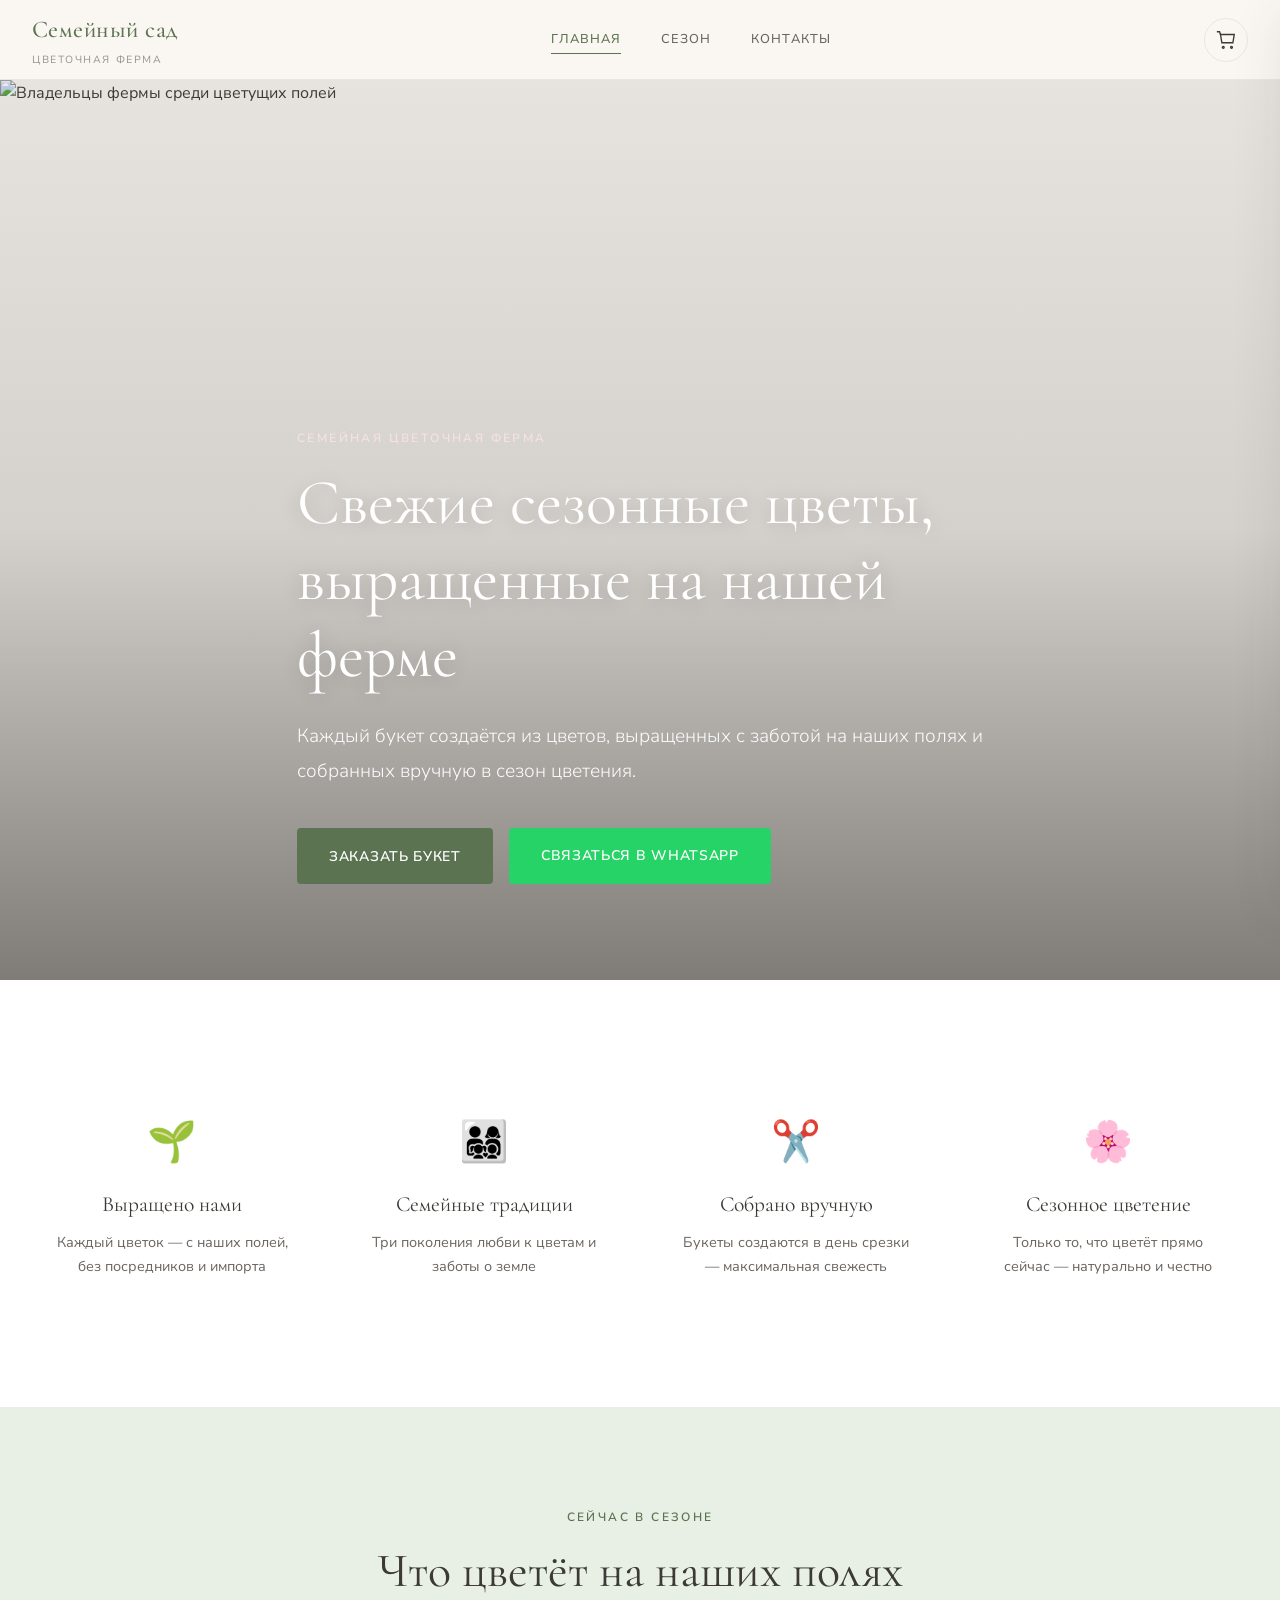
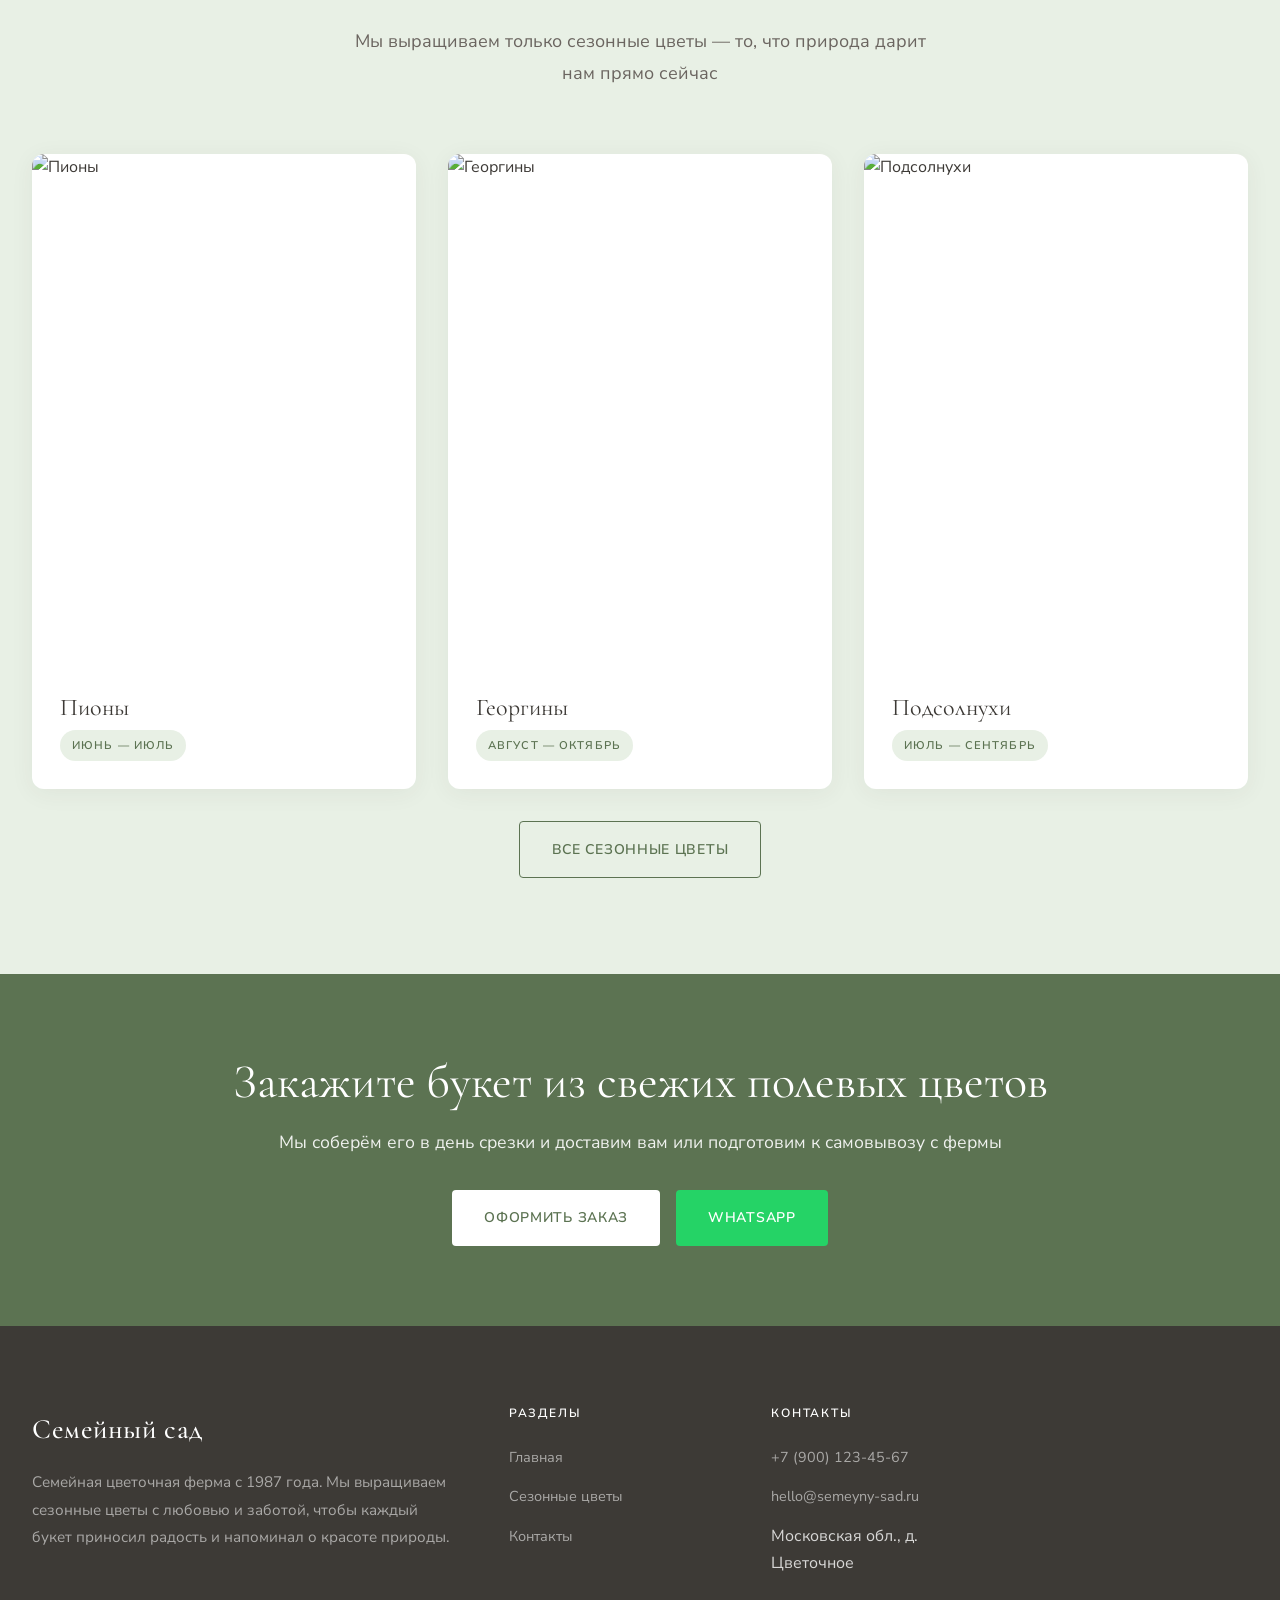
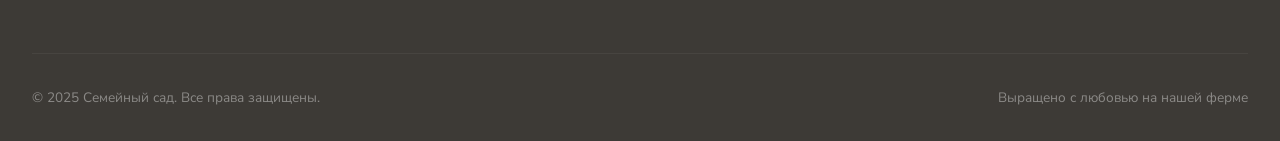
==== index.html @ 535e10b5 "Initial commit: сайт цветочной фермы «Семейный сад». Многостраничный статический сайт с корзиной, мо" ====
<!DOCTYPE html>
<html lang="ru">
<head>
  <meta charset="UTF-8">
  <meta name="viewport" content="width=device-width, initial-scale=1.0, viewport-fit=cover">
  <meta name="theme-color" content="#5c7352">
  <meta name="description" content="Семейная цветочная ферма «Семейный сад» — свежие сезонные цветы, выращенные с любовью на собственных полях.">
  <title>Семейный сад — Цветочная ферма</title>
  <link rel="preconnect" href="https://fonts.googleapis.com">
  <link rel="preconnect" href="https://fonts.gstatic.com" crossorigin>
  <link href="https://fonts.googleapis.com/css2?family=Cormorant+Garamond:ital,wght@0,400;0,500;0,600;1,400&family=Nunito+Sans:ital,wght@0,300;0,400;0,600;0,700;1,400&display=swap" rel="stylesheet">
  <link rel="stylesheet" href="css/styles.css">
</head>
<body>

  <header class="header">
    <div class="container header__inner">
      <a href="index.html" class="logo">
        <span class="logo__name">Семейный сад</span>
        <span class="logo__tagline">Цветочная ферма</span>
      </a>
      <nav class="nav" aria-label="Навигация">
        <div class="nav__drawer">
          <div class="nav__links">
            <a href="index.html" class="nav__link nav__link--active">Главная</a>
            <a href="flowers.html" class="nav__link">Сезон</a>
            <a href="contact.html" class="nav__link">Контакты</a>
          </div>
          <div class="nav__extras">
            <button type="button" class="nav__extra nav__extra--cart">
              Корзина<span class="nav__cart-count"></span>
            </button>
            <a href="https://wa.me/79001234567" class="nav__extra nav__extra--wa" target="_blank" rel="noopener">WhatsApp</a>
          </div>
        </div>
      </nav>
      <div class="header__actions">
        <button class="cart-toggle" aria-label="Корзина">
          <svg width="22" height="22" viewBox="0 0 24 24" fill="none" stroke="currentColor" stroke-width="1.5">
            <path d="M6 6h15l-1.5 9H7.5L6 6z"/><path d="M6 6L5 3H2"/><circle cx="9" cy="20" r="1"/><circle cx="18" cy="20" r="1"/>
          </svg>
          <span class="cart-toggle__count">0</span>
        </button>
        <button class="burger" aria-label="Меню">
          <span></span><span></span><span></span>
        </button>
      </div>
    </div>
  </header>

  <section class="hero">
    <div class="hero__bg">
      <img src="https://images.unsplash.com/photo-1490750967868-88aa4486c946?w=1920&q=80" alt="Владельцы фермы среди цветущих полей">
      <div class="hero__overlay"></div>
    </div>
    <div class="container hero__content">
      <span class="section-label">Семейная цветочная ферма</span>
      <h1 class="hero__title">Свежие сезонные цветы, выращенные на нашей ферме</h1>
      <p class="hero__subtitle">Каждый букет создаётся из цветов, выращенных с заботой на наших полях и собранных вручную в сезон цветения.</p>
      <div class="btn-group">
        <button class="btn btn--primary" onclick="Cart.open()">Заказать букет</button>
        <a href="https://wa.me/79001234567" class="btn btn--whatsapp" target="_blank" rel="noopener">Связаться в WhatsApp</a>
      </div>
    </div>
  </section>

  <section class="section section--white">
    <div class="container">
      <div class="values-grid fade-in">
        <div class="value-item">
          <div class="value-item__icon">🌱</div>
          <h4>Выращено нами</h4>
          <p>Каждый цветок — с наших полей, без посредников и импорта</p>
        </div>
        <div class="value-item">
          <div class="value-item__icon">👨‍👩‍👧‍👦</div>
          <h4>Семейные традиции</h4>
          <p>Три поколения любви к цветам и заботы о земле</p>
        </div>
        <div class="value-item">
          <div class="value-item__icon">✂️</div>
          <h4>Собрано вручную</h4>
          <p>Букеты создаются в день срезки — максимальная свежесть</p>
        </div>
        <div class="value-item">
          <div class="value-item__icon">🌸</div>
          <h4>Сезонное цветение</h4>
          <p>Только то, что цветёт прямо сейчас — натурально и честно</p>
        </div>
      </div>
    </div>
  </section>

  <section class="section section--green">
    <div class="container">
      <div class="section__header fade-in">
        <span class="section-label">Сейчас в сезоне</span>
        <h2 class="section-title">Что цветёт на наших полях</h2>
        <p class="section-subtitle">Мы выращиваем только сезонные цветы — то, что природа дарит нам прямо сейчас</p>
      </div>
      <div class="grid-3 scroll-row fade-in">
        <article class="card flower-card">
          <div class="card__image">
            <img src="https://images.unsplash.com/photo-1599428998204-87663d5a73f3?w=600&q=80" alt="Пионы">
          </div>
          <div class="card__body">
            <h3 class="card__title">Пионы</h3>
            <span class="card__season">Июнь — Июль</span>
          </div>
        </article>
        <article class="card flower-card">
          <div class="card__image">
            <img src="https://images.unsplash.com/photo-1606041008023-472dfb5e530f?w=600&q=80" alt="Георгины">
          </div>
          <div class="card__body">
            <h3 class="card__title">Георгины</h3>
            <span class="card__season">Август — Октябрь</span>
          </div>
        </article>
        <article class="card flower-card">
          <div class="card__image">
            <img src="https://images.unsplash.com/photo-1597848212624-e593b4b5b29e?w=600&q=80" alt="Подсолнухи">
          </div>
          <div class="card__body">
            <h3 class="card__title">Подсолнухи</h3>
            <span class="card__season">Июль — Сентябрь</span>
          </div>
        </article>
      </div>
      <p class="scroll-hint">Листайте, чтобы увидеть больше</p>
      <div style="text-align: center; margin-top: 2rem;">
        <a href="flowers.html" class="btn btn--outline-green">Все сезонные цветы</a>
      </div>
    </div>
  </section>

  <section class="cta-banner">
    <div class="container fade-in">
      <h2>Закажите букет из свежих полевых цветов</h2>
      <p>Мы соберём его в день срезки и доставим вам или подготовим к самовывозу с фермы</p>
      <div class="btn-group" style="justify-content: center;">
        <button class="btn btn--primary" onclick="Cart.open()">Оформить заказ</button>
        <a href="https://wa.me/79001234567" class="btn btn--whatsapp" target="_blank" rel="noopener">WhatsApp</a>
      </div>
    </div>
  </section>

  <footer class="footer">
    <div class="container">
      <div class="footer__grid">
        <div class="footer__brand">
          <div class="logo__name">Семейный сад</div>
          <p>Семейная цветочная ферма с 1987 года. Мы выращиваем сезонные цветы с любовью и заботой, чтобы каждый букет приносил радость и напоминал о красоте природы.</p>
        </div>
        <div>
          <h4 class="footer__heading">Разделы</h4>
          <ul class="footer__links">
            <li><a href="index.html">Главная</a></li>
            <li><a href="flowers.html">Сезонные цветы</a></li>
            <li><a href="contact.html">Контакты</a></li>
          </ul>
        </div>
        <div>
          <h4 class="footer__heading">Контакты</h4>
          <ul class="footer__links">
            <li><a href="tel:+79001234567">+7 (900) 123-45-67</a></li>
            <li><a href="mailto:hello@semeyny-sad.ru">hello@semeyny-sad.ru</a></li>
            <li>Московская обл., д. Цветочное</li>
          </ul>
        </div>
      </div>
      <div class="footer__bottom">
        <span>&copy; 2025 Семейный сад. Все права защищены.</span>
        <span>Выращено с любовью на нашей ферме</span>
      </div>
    </div>
  </footer>

  <script src="js/cart.js"></script>
  <script src="js/main.js"></script>
</body>
</html>
---- css/styles.css ----
/* ============================================
   Семейный сад — Premium Flower Farm Design
   ============================================ */

:root {
  --white: #ffffff;
  --cream: #faf7f2;
  --cream-dark: #f0ebe3;
  --green-light: #e8f0e5;
  --green: #8aab7a;
  --green-dark: #5c7352;
  --pink: #f5e1e4;
  --pink-deep: #d4a5a5;
  --text: #3d3a36;
  --text-light: #6b6560;
  --text-muted: #9a948c;
  --border: rgba(92, 115, 82, 0.12);
  --shadow: 0 4px 24px rgba(61, 58, 54, 0.06);
  --shadow-lg: 0 12px 48px rgba(61, 58, 54, 0.1);
  --radius: 4px;
  --radius-lg: 12px;
  --transition: 0.35s cubic-bezier(0.4, 0, 0.2, 1);
  --font-display: 'Cormorant Garamond', Georgia, serif;
  --font-body: 'Nunito Sans', -apple-system, sans-serif;
  --header-height: 80px;
}

*, *::before, *::after {
  box-sizing: border-box;
  margin: 0;
  padding: 0;
}

html {
  scroll-behavior: smooth;
  font-size: 16px;
}

body {
  font-family: var(--font-body);
  color: var(--text);
  background: var(--cream);
  line-height: 1.7;
  -webkit-font-smoothing: antialiased;
  overflow-x: hidden;
}

img {
  max-width: 100%;
  height: auto;
  display: block;
}

a {
  color: inherit;
  text-decoration: none;
  transition: color var(--transition);
}

ul { list-style: none; }

.container {
  width: 100%;
  max-width: 1280px;
  margin: 0 auto;
  padding: 0 2rem;
}

.container--narrow {
  max-width: 900px;
}

/* Typography */
h1, h2, h3, h4 {
  font-family: var(--font-display);
  font-weight: 400;
  line-height: 1.2;
  color: var(--text);
}

h1 { font-size: clamp(2.5rem, 5vw, 4rem); }
h2 { font-size: clamp(2rem, 4vw, 3rem); }
h3 { font-size: clamp(1.5rem, 2.5vw, 2rem); }
h4 { font-size: 1.35rem; }

.section-label {
  display: inline-block;
  font-family: var(--font-body);
  font-size: 0.75rem;
  font-weight: 600;
  letter-spacing: 0.2em;
  text-transform: uppercase;
  color: var(--green-dark);
  margin-bottom: 1rem;
}

.section-title {
  margin-bottom: 1.5rem;
}

.section-subtitle {
  font-size: 1.125rem;
  color: var(--text-light);
  max-width: 600px;
  line-height: 1.8;
}

/* Buttons */
.btn {
  display: inline-flex;
  align-items: center;
  justify-content: center;
  gap: 0.5rem;
  padding: 1rem 2rem;
  font-family: var(--font-body);
  font-size: 0.875rem;
  font-weight: 600;
  letter-spacing: 0.05em;
  text-transform: uppercase;
  border: none;
  border-radius: var(--radius);
  cursor: pointer;
  transition: all var(--transition);
}

.btn--primary {
  background: var(--green-dark);
  color: var(--white);
}

.btn--primary:hover {
  background: var(--green);
  transform: translateY(-2px);
  box-shadow: var(--shadow);
}

.btn--secondary {
  background: transparent;
  color: var(--text);
  border: 1.5px solid var(--text);
}

.btn--secondary:hover {
  background: var(--text);
  color: var(--white);
}

.btn--whatsapp {
  background: #25d366;
  color: var(--white);
}

.btn--whatsapp:hover {
  background: #1da851;
  transform: translateY(-2px);
}

.btn--telegram {
  background: #0088cc;
  color: var(--white);
}

.btn--telegram:hover {
  background: #006daa;
  transform: translateY(-2px);
}

.btn--outline-green {
  background: transparent;
  color: var(--green-dark);
  border: 1.5px solid var(--green-dark);
}

.btn--outline-green:hover {
  background: var(--green-dark);
  color: var(--white);
}

.add-to-cart {
  padding: 0.55rem 1.1rem;
  font-size: 0.72rem;
  letter-spacing: 0.04em;
  margin-top: 1rem;
  width: auto;
  align-self: flex-start;
}

.btn-group {
  display: flex;
  flex-wrap: wrap;
  gap: 1rem;
}

/* Header */
.header {
  position: fixed;
  top: 0;
  left: 0;
  right: 0;
  z-index: 1300;
  height: var(--header-height);
  background: #faf7f2;
  border-bottom: 1px solid var(--border);
  transition: all var(--transition);
}

.header--scrolled {
  box-shadow: var(--shadow);
}

.header__inner {
  display: flex;
  align-items: center;
  gap: 2rem;
  height: 100%;
}

.logo {
  display: flex;
  flex-direction: column;
  gap: 0;
  flex-shrink: 0;
  z-index: 1001;
}

.logo__name {
  font-family: var(--font-display);
  font-size: 1.5rem;
  font-weight: 500;
  color: var(--green-dark);
  letter-spacing: 0.02em;
}

.logo__tagline {
  font-size: 0.65rem;
  letter-spacing: 0.15em;
  text-transform: uppercase;
  color: var(--text-muted);
}

.nav {
  display: flex;
  align-items: center;
  justify-content: center;
  gap: 2.5rem;
  flex: 1;
}

.nav__link {
  font-size: 0.8rem;
  font-weight: 500;
  letter-spacing: 0.08em;
  text-transform: uppercase;
  color: var(--text-light);
  position: relative;
}

.nav__link::after {
  content: '';
  position: absolute;
  bottom: -4px;
  left: 0;
  width: 0;
  height: 1px;
  background: var(--green-dark);
  transition: width var(--transition);
}

.nav__link:hover,
.nav__link--active {
  color: var(--green-dark);
}

.nav__link:hover::after,
.nav__link--active::after {
  width: 100%;
}

.nav__drawer,
.nav__links,
.nav__extras {
  display: contents;
}

.nav__extras {
  display: none;
}

.nav__cart-count {
  font-weight: 700;
}

.header__actions {
  display: flex;
  align-items: center;
  gap: 0.25rem;
  flex-shrink: 0;
  z-index: 1001;
}

.burger {
  display: none;
  flex-direction: column;
  justify-content: center;
  align-items: center;
  gap: 5px;
  width: 40px;
  height: 40px;
  background: var(--white);
  border: 1.5px solid var(--border);
  border-radius: 50%;
  cursor: pointer;
  padding: 0;
  flex-shrink: 0;
  transition: border-color var(--transition), background var(--transition);
}

.burger:hover {
  border-color: var(--green-dark);
}

.burger span {
  display: block;
  width: 16px;
  height: 1.5px;
  background: var(--text);
  border-radius: 1px;
  transition: transform 0.3s ease, opacity 0.3s ease;
}

.burger--open {
  border-color: var(--green-dark);
}

.burger--open span:nth-child(1) {
  transform: translateY(3.25px) rotate(45deg);
}

.burger--open span:nth-child(2) {
  opacity: 0;
  transform: scaleX(0);
}

.burger--open span:nth-child(3) {
  transform: translateY(-3.25px) rotate(-45deg);
}

/* Hero */
.hero {
  position: relative;
  min-height: 100vh;
  display: flex;
  align-items: flex-end;
  padding-bottom: 6rem;
  margin-top: var(--header-height);
  overflow: hidden;
}

.hero__bg {
  position: absolute;
  inset: 0;
  z-index: 0;
}

.hero__bg img {
  width: 100%;
  height: 100%;
  object-fit: cover;
}

.hero__overlay {
  position: absolute;
  inset: 0;
  background: linear-gradient(
    to top,
    rgba(61, 58, 54, 0.65) 0%,
    rgba(61, 58, 54, 0.2) 50%,
    rgba(61, 58, 54, 0.1) 100%
  );
}

.hero__content {
  position: relative;
  z-index: 1;
  color: var(--white);
  max-width: 750px;
  animation: fadeUp 1s ease-out;
}

.hero__content .section-label {
  color: var(--pink);
}

.hero__title {
  color: var(--white);
  margin-bottom: 1.5rem;
  text-shadow: 0 2px 20px rgba(0, 0, 0, 0.2);
}

.hero__subtitle {
  font-size: 1.2rem;
  line-height: 1.8;
  opacity: 0.95;
  margin-bottom: 2.5rem;
  font-weight: 300;
}

.hero--inner {
  min-height: 50vh;
  align-items: center;
  padding: 8rem 0 4rem;
}

.hero--inner .hero__content {
  text-align: center;
  margin: 0 auto;
}

.hero--inner .hero__subtitle {
  margin-left: auto;
  margin-right: auto;
}

/* Page Hero (smaller) */
.page-hero {
  margin-top: var(--header-height);
  padding: 6rem 0 4rem;
  background: var(--green-light);
  text-align: center;
}

.page-hero__title {
  margin-bottom: 1rem;
}

.page-hero__subtitle {
  font-size: 1.125rem;
  color: var(--text-light);
  max-width: 600px;
  margin: 0 auto;
}

/* Sections */
.section {
  padding: 6rem 0;
}

.section--cream { background: var(--cream); }
.section--white { background: var(--white); }
.section--green { background: var(--green-light); }
.section--pink { background: var(--pink); }

.section__header {
  text-align: center;
  margin-bottom: 4rem;
}

.section__header .section-subtitle {
  margin: 0 auto;
}

/* Grid layouts */
.grid-2 {
  display: grid;
  grid-template-columns: 1fr 1fr;
  gap: 4rem;
  align-items: center;
}

.grid-3 {
  display: grid;
  grid-template-columns: repeat(3, 1fr);
  gap: 2rem;
}

.grid-4 {
  display: grid;
  grid-template-columns: repeat(4, 1fr);
  gap: 1.5rem;
}

/* Cards */
.card {
  background: var(--white);
  border-radius: var(--radius-lg);
  overflow: hidden;
  box-shadow: var(--shadow);
  transition: all var(--transition);
}

.card:hover {
  transform: translateY(-6px);
  box-shadow: var(--shadow-lg);
}

.card__image {
  position: relative;
  overflow: hidden;
  aspect-ratio: 4/3;
}

.card__image img {
  width: 100%;
  height: 100%;
  object-fit: cover;
  transition: transform 0.6s ease;
}

.card:hover .card__image img {
  transform: scale(1.05);
}

.card__body {
  padding: 1.75rem;
}

.card__title {
  font-family: var(--font-display);
  font-size: 1.5rem;
  margin-bottom: 0.5rem;
}

.card__text {
  font-size: 0.95rem;
  color: var(--text-light);
  margin-bottom: 1rem;
}

.card__season {
  display: inline-block;
  font-size: 0.7rem;
  font-weight: 600;
  letter-spacing: 0.1em;
  text-transform: uppercase;
  color: var(--green-dark);
  background: var(--green-light);
  padding: 0.35rem 0.75rem;
  border-radius: 100px;
}

/* Flower cards */
.flower-card .card__image {
  aspect-ratio: 3/4;
}

/* Bouquet cards */
.bouquet-card .card__body {
  display: flex;
  flex-direction: column;
  gap: 1rem;
}

/* Image gallery */
.gallery {
  display: grid;
  gap: 1rem;
}

.gallery--masonry {
  grid-template-columns: repeat(3, 1fr);
  grid-auto-rows: 280px;
}

.gallery__item {
  position: relative;
  overflow: hidden;
  border-radius: var(--radius-lg);
}

.gallery__item img {
  width: 100%;
  height: 100%;
  object-fit: cover;
  transition: transform 0.6s ease;
}

.gallery__item:hover img {
  transform: scale(1.05);
}

.gallery__item--wide {
  grid-column: span 2;
}

.gallery__item--tall {
  grid-row: span 2;
}

.gallery__caption {
  position: absolute;
  bottom: 0;
  left: 0;
  right: 0;
  padding: 2rem 1.5rem 1.5rem;
  background: linear-gradient(transparent, rgba(0,0,0,0.6));
  color: var(--white);
  font-family: var(--font-display);
  font-size: 1.25rem;
  transform: translateY(100%);
  transition: transform var(--transition);
}

.gallery__item:hover .gallery__caption {
  transform: translateY(0);
}

/* About story */
.story-block {
  display: grid;
  grid-template-columns: 1fr 1fr;
  gap: 4rem;
  align-items: center;
  margin-bottom: 5rem;
}

.story-block:nth-child(even) {
  direction: rtl;
}

.story-block:nth-child(even) > * {
  direction: ltr;
}

.story-block__image {
  border-radius: var(--radius-lg);
  overflow: hidden;
  box-shadow: var(--shadow-lg);
}

.story-block__image img {
  width: 100%;
  aspect-ratio: 4/5;
  object-fit: cover;
}

.story-block__text h3 {
  margin-bottom: 1.5rem;
}

.story-block__text p {
  color: var(--text-light);
  margin-bottom: 1.25rem;
  font-size: 1.05rem;
}

/* Events / Calendar */
.events-grid {
  display: grid;
  grid-template-columns: repeat(auto-fill, minmax(320px, 1fr));
  gap: 2rem;
}

.event-card {
  background: var(--white);
  border-radius: var(--radius-lg);
  padding: 2rem;
  box-shadow: var(--shadow);
  border-left: 4px solid var(--green);
  transition: all var(--transition);
  display: flex;
  gap: 1.5rem;
}

.event-card:hover {
  transform: translateX(4px);
  box-shadow: var(--shadow-lg);
}

.event-card__date {
  flex-shrink: 0;
  text-align: center;
  width: 70px;
}

.event-card__day {
  font-family: var(--font-display);
  font-size: 2.5rem;
  line-height: 1;
  color: var(--green-dark);
}

.event-card__month {
  font-size: 0.75rem;
  font-weight: 600;
  letter-spacing: 0.1em;
  text-transform: uppercase;
  color: var(--text-muted);
}

.event-card__info h4 {
  margin-bottom: 0.5rem;
}

.event-card__location,
.event-card__time {
  font-size: 0.9rem;
  color: var(--text-light);
  display: flex;
  align-items: center;
  gap: 0.5rem;
  margin-top: 0.35rem;
}

/* Reviews */
.reviews-slider {
  display: grid;
  grid-template-columns: repeat(3, 1fr);
  gap: 2rem;
}

.review-card {
  background: var(--white);
  border-radius: var(--radius-lg);
  padding: 2.5rem;
  box-shadow: var(--shadow);
  position: relative;
}

.review-card::before {
  content: '"';
  font-family: var(--font-display);
  font-size: 5rem;
  color: var(--pink);
  position: absolute;
  top: 0.5rem;
  left: 1.5rem;
  line-height: 1;
}

.review-card__text {
  font-size: 1rem;
  color: var(--text-light);
  font-style: italic;
  margin-bottom: 1.5rem;
  padding-top: 2rem;
  line-height: 1.8;
}

.review-card__author {
  display: flex;
  align-items: center;
  gap: 1rem;
}

.review-card__avatar {
  width: 56px;
  height: 56px;
  border-radius: 50%;
  object-fit: cover;
  border: 3px solid var(--pink);
}

.review-card__name {
  font-weight: 600;
  font-size: 0.95rem;
}

.review-card__meta {
  font-size: 0.8rem;
  color: var(--text-muted);
}

/* Map */
.map-container {
  border-radius: var(--radius-lg);
  overflow: hidden;
  box-shadow: var(--shadow);
  height: 400px;
  background: var(--cream-dark);
}

.map-container iframe {
  width: 100%;
  height: 100%;
  border: 0;
}

/* Contact form */
.contact-grid {
  display: grid;
  grid-template-columns: 1fr 1fr;
  gap: 4rem;
}

.form-group {
  margin-bottom: 1.5rem;
}

.form-group label {
  display: block;
  font-size: 0.8rem;
  font-weight: 600;
  letter-spacing: 0.05em;
  text-transform: uppercase;
  color: var(--text-light);
  margin-bottom: 0.5rem;
}

.form-group input,
.form-group textarea {
  width: 100%;
  padding: 1rem 1.25rem;
  font-family: var(--font-body);
  font-size: 1rem;
  border: 1.5px solid var(--border);
  border-radius: var(--radius);
  background: var(--white);
  color: var(--text);
  transition: border-color var(--transition);
}

.form-group input:focus,
.form-group textarea:focus {
  outline: none;
  border-color: var(--green);
}

.form-group textarea {
  min-height: 150px;
  resize: vertical;
}

.contact-info {
  display: flex;
  flex-direction: column;
  gap: 2rem;
}

.contact-item {
  display: flex;
  gap: 1rem;
  align-items: flex-start;
}

.contact-item__icon {
  width: 48px;
  height: 48px;
  background: var(--green-light);
  border-radius: 50%;
  display: flex;
  align-items: center;
  justify-content: center;
  flex-shrink: 0;
  font-size: 1.25rem;
}

.contact-item__label {
  font-size: 0.75rem;
  font-weight: 600;
  letter-spacing: 0.1em;
  text-transform: uppercase;
  color: var(--text-muted);
  margin-bottom: 0.25rem;
}

.contact-item__value {
  font-size: 1.05rem;
  color: var(--text);
}

.contact-item__value a:hover {
  color: var(--green-dark);
}

.social-links {
  display: flex;
  gap: 1rem;
  margin-top: 1rem;
}

.social-link {
  width: 44px;
  height: 44px;
  border-radius: 50%;
  background: var(--green-light);
  display: flex;
  align-items: center;
  justify-content: center;
  transition: all var(--transition);
  font-size: 1.1rem;
}

.social-link:hover {
  background: var(--green-dark);
  color: var(--white);
  transform: translateY(-3px);
}

/* CTA Banner */
.cta-banner {
  background: var(--green-dark);
  color: var(--white);
  padding: 5rem 0;
  text-align: center;
}

.cta-banner h2 {
  color: var(--white);
  margin-bottom: 1rem;
}

.cta-banner p {
  opacity: 0.9;
  margin-bottom: 2rem;
  font-size: 1.1rem;
}

.cta-banner .btn--primary {
  background: var(--white);
  color: var(--green-dark);
}

.cta-banner .btn--primary:hover {
  background: var(--cream);
}

/* Preview cards (home page teasers) */
.preview-section {
  display: grid;
  grid-template-columns: repeat(3, 1fr);
  gap: 2rem;
}

.preview-card {
  position: relative;
  border-radius: var(--radius-lg);
  overflow: hidden;
  aspect-ratio: 3/4;
  group: preview;
}

.preview-card img {
  width: 100%;
  height: 100%;
  object-fit: cover;
  transition: transform 0.6s ease;
}

.preview-card:hover img {
  transform: scale(1.08);
}

.preview-card__overlay {
  position: absolute;
  inset: 0;
  background: linear-gradient(transparent 40%, rgba(61, 58, 54, 0.75));
  display: flex;
  flex-direction: column;
  justify-content: flex-end;
  padding: 2rem;
  color: var(--white);
}

.preview-card__title {
  font-family: var(--font-display);
  font-size: 1.75rem;
  margin-bottom: 0.5rem;
}

.preview-card__link {
  font-size: 0.8rem;
  font-weight: 600;
  letter-spacing: 0.1em;
  text-transform: uppercase;
  opacity: 0;
  transform: translateY(10px);
  transition: all var(--transition);
}

.preview-card:hover .preview-card__link {
  opacity: 1;
  transform: translateY(0);
}

/* Values */
.values-grid {
  display: grid;
  grid-template-columns: repeat(4, 1fr);
  gap: 2rem;
  text-align: center;
}

.value-item {
  padding: 2rem 1.5rem;
}

.value-item__icon {
  font-size: 2.5rem;
  margin-bottom: 1rem;
}

.value-item h4 {
  margin-bottom: 0.75rem;
}

.value-item p {
  font-size: 0.9rem;
  color: var(--text-light);
}

/* Footer */
.footer {
  background: var(--text);
  color: rgba(255, 255, 255, 0.8);
  padding: 5rem 0 2rem;
}

.footer__grid {
  display: grid;
  grid-template-columns: 2fr 1fr 1fr 1fr;
  gap: 3rem;
  margin-bottom: 4rem;
}

.footer__brand .logo__name {
  color: var(--white);
  font-size: 1.75rem;
  margin-bottom: 1rem;
}

.footer__brand p {
  font-size: 0.95rem;
  line-height: 1.8;
  opacity: 0.7;
}

.footer__heading {
  font-family: var(--font-body);
  font-size: 0.75rem;
  font-weight: 600;
  letter-spacing: 0.15em;
  text-transform: uppercase;
  color: var(--white);
  margin-bottom: 1.5rem;
}

.footer__links li {
  margin-bottom: 0.75rem;
}

.footer__links a {
  font-size: 0.9rem;
  opacity: 0.7;
  transition: opacity var(--transition);
}

.footer__links a:hover {
  opacity: 1;
  color: var(--white);
}

.footer__bottom {
  border-top: 1px solid rgba(255, 255, 255, 0.1);
  padding-top: 2rem;
  display: flex;
  justify-content: space-between;
  align-items: center;
  font-size: 0.85rem;
  opacity: 0.5;
}

/* Animations */
@keyframes fadeUp {
  from {
    opacity: 0;
    transform: translateY(30px);
  }
  to {
    opacity: 1;
    transform: translateY(0);
  }
}

.fade-in {
  opacity: 0;
  transform: translateY(20px);
  transition: opacity 0.6s ease, transform 0.6s ease;
}

.fade-in.visible {
  opacity: 1;
  transform: translateY(0);
}

/* Location types */
.location-types {
  display: grid;
  grid-template-columns: repeat(4, 1fr);
  gap: 1.5rem;
  margin-bottom: 4rem;
}

.location-type {
  text-align: center;
  padding: 2.5rem 1.5rem;
  background: var(--white);
  border-radius: var(--radius-lg);
  box-shadow: var(--shadow);
}

.location-type__icon {
  font-size: 2.5rem;
  margin-bottom: 1rem;
}

.location-type h4 {
  margin-bottom: 0.5rem;
}

.location-type p {
  font-size: 0.9rem;
  color: var(--text-light);
}

/* Horizontal scroll rows (mobile) */
.scroll-row {
  display: grid;
}

.scroll-hint {
  display: none;
}

/* Touch-friendly buttons */
.btn,
.cart-toggle,
.cart-item__btn,
.nav__extra--cart {
  -webkit-tap-highlight-color: transparent;
  touch-action: manipulation;
}

/* Responsive */
@media (max-width: 1024px) {
  .grid-3, .grid-4, .preview-section, .reviews-slider {
    grid-template-columns: repeat(2, 1fr);
  }

  .values-grid, .location-types {
    grid-template-columns: repeat(2, 1fr);
  }

  .footer__grid {
    grid-template-columns: 1fr 1fr;
  }

  .gallery--masonry {
    grid-template-columns: repeat(2, 1fr);
  }
}

@media (max-width: 768px) {
  :root {
    --header-height: 60px;
  }

  html {
    font-size: 15px;
  }

  .container {
    padding: 0 1.25rem;
  }

  /* Header */
  .header__inner {
    gap: 0;
    justify-content: space-between;
  }

  .logo__name {
    font-size: 1.25rem;
  }

  .logo__tagline {
    font-size: 0.55rem;
  }

  .nav {
    position: fixed;
    inset: 0;
    z-index: 1250;
    flex: none;
    display: block;
    background: rgba(61, 58, 54, 0.5);
    visibility: hidden;
    pointer-events: none;
    transition: visibility var(--transition), background 0.35s ease;
  }

  .nav--open {
    visibility: visible;
    pointer-events: auto;
  }

  .nav__drawer {
    display: flex;
    flex-direction: column;
    position: absolute;
    top: 0;
    right: 0;
    width: min(280px, 82vw);
    height: 100%;
    height: 100dvh;
    background: #faf7f2;
    padding: calc(var(--header-height) + 1.25rem) 1.5rem 2rem;
    transform: translateX(100%);
    transition: transform 0.35s cubic-bezier(0.4, 0, 0.2, 1);
    box-shadow: -6px 0 32px rgba(61, 58, 54, 0.15);
  }

  .nav--open .nav__drawer {
    transform: translateX(0);
  }

  .nav__links {
    display: flex;
    flex-direction: column;
    flex: 1;
  }

  .nav__extras {
    display: flex;
    flex-direction: column;
    gap: 0.5rem;
    padding-top: 1.25rem;
    border-top: 1px solid var(--border);
    margin-top: 0.5rem;
  }

  .nav__link {
    font-size: 0.9rem;
    letter-spacing: 0.1em;
    padding: 0.85rem 0;
    width: 100%;
    text-align: left;
    border-bottom: 1px solid var(--border);
    color: var(--text);
    background: none;
  }

  .nav__link--active {
    color: var(--green-dark);
    font-weight: 600;
  }

  .nav__link::after {
    display: none;
  }

  .nav__extra {
    display: flex;
    align-items: center;
    justify-content: center;
    padding: 0.6rem 1rem;
    font-family: var(--font-body);
    font-size: 0.72rem;
    font-weight: 600;
    letter-spacing: 0.06em;
    text-transform: uppercase;
    border-radius: var(--radius);
    border: none;
    cursor: pointer;
    text-decoration: none;
    transition: opacity var(--transition);
  }

  .nav__extra--cart {
    background: var(--white);
    color: var(--green-dark);
    border: 1.5px solid var(--green-dark);
  }

  .nav__extra--cart .nav__cart-count {
    color: var(--green-dark);
  }

  .nav__extra--wa {
    background: #25d366;
    color: #fff;
  }

  .burger {
    display: flex;
  }

  body.nav-open {
    overflow: hidden;
  }

  /* Hero */
  .hero {
    min-height: 92vh;
    min-height: 92dvh;
    padding-bottom: 2.5rem;
    align-items: flex-end;
  }

  .hero__overlay {
    background: linear-gradient(
      to top,
      rgba(61, 58, 54, 0.8) 0%,
      rgba(61, 58, 54, 0.45) 45%,
      rgba(61, 58, 54, 0.15) 100%
    );
  }

  .hero__content {
    max-width: 100%;
  }

  .hero__title {
    font-size: clamp(1.85rem, 8vw, 2.5rem);
    margin-bottom: 1rem;
    line-height: 1.15;
  }

  .hero__subtitle {
    font-size: 1rem;
    line-height: 1.65;
    margin-bottom: 1.75rem;
  }

  .page-hero {
    padding: 4.5rem 0 2.5rem;
  }

  .page-hero__subtitle {
    font-size: 1rem;
    padding: 0 0.5rem;
  }

  /* Sections */
  .section {
    padding: 3rem 0;
  }

  .section__header {
    margin-bottom: 2rem;
    text-align: left;
  }

  .section__header .section-subtitle {
    margin: 0;
    font-size: 1rem;
  }

  .section-title {
    font-size: clamp(1.65rem, 6vw, 2rem);
    margin-bottom: 1rem;
  }

  /* Grids → stacked or scroll */
  .grid-2, .story-block, .contact-grid {
    grid-template-columns: 1fr;
    gap: 1.75rem;
  }

  .story-block:nth-child(even) {
    direction: ltr;
  }

  .grid-4, .values-grid, .location-types {
    grid-template-columns: 1fr 1fr;
    gap: 1rem;
  }

  .value-item {
    padding: 1.25rem 0.75rem;
  }

  .value-item__icon {
    font-size: 2rem;
  }

  .value-item h4 {
    font-size: 1rem;
  }

  .value-item p {
    font-size: 0.8rem;
  }

  /* Horizontal scroll for cards */
  .scroll-row {
    display: flex;
    overflow-x: auto;
    scroll-snap-type: x mandatory;
    gap: 1rem;
    margin: 0;
    padding: 0 max(1.25rem, calc((100% - min(82vw, 300px)) / 2)) 0.5rem;
    -webkit-overflow-scrolling: touch;
    scrollbar-width: none;
  }

  .scroll-row::-webkit-scrollbar {
    display: none;
  }

  .scroll-row::after {
    content: '';
    flex: 0 0 max(1.25rem, calc((100% - min(82vw, 300px)) / 2));
  }

  .scroll-row > .card,
  .scroll-row > .preview-card,
  .scroll-row > .review-card {
    flex: 0 0 min(82vw, 300px);
    scroll-snap-align: center;
  }

  .scroll-row > .preview-card {
    aspect-ratio: 4/5;
    min-height: 280px;
  }

  .scroll-hint {
    display: block;
    font-size: 0.75rem;
    color: var(--text-muted);
    text-align: center;
    margin-top: 1rem;
    letter-spacing: 0.05em;
  }

  .scroll-hint::before {
    content: '← ';
  }

  .scroll-hint::after {
    content: ' →';
  }

  .grid-3,
  .preview-section:not(.scroll-row),
  .reviews-slider:not(.scroll-row) {
    grid-template-columns: 1fr;
    gap: 1.25rem;
  }

  .grid-3:not(.scroll-row) .card {
    max-width: 100%;
    margin: 0 auto;
  }

  .gallery--masonry {
    grid-template-columns: 1fr;
    grid-auto-rows: 220px;
  }

  .gallery__item--wide,
  .gallery__item--tall {
    grid-column: span 1;
    grid-row: span 1;
  }

  /* Cards */
  .card:hover {
    transform: none;
  }

  .card__body {
    padding: 1.25rem;
  }

  .card__title {
    font-size: 1.3rem;
  }

  .bouquet-card .card__body .btn {
    min-height: 48px;
  }

  /* Preview cards — link always visible */
  .preview-card__link {
    opacity: 1;
    transform: translateY(0);
  }

  .preview-card__title {
    font-size: 1.4rem;
  }

  .preview-card__overlay {
    padding: 1.5rem;
  }

  /* Reviews */
  .review-card {
    padding: 1.75rem;
  }

  .review-card::before {
    font-size: 3.5rem;
  }

  /* Buttons */
  .btn {
    width: 100%;
    min-height: 52px;
    padding: 0.9rem 1.5rem;
    font-size: 0.8rem;
  }

  .btn-group {
    flex-direction: column;
    gap: 0.75rem;
  }

  .add-to-cart {
    width: auto;
    min-height: 36px;
    padding: 0.5rem 0.9rem;
    font-size: 0.68rem;
  }

  /* CTA */
  .cta-banner {
    padding: 3rem 0;
  }

  .cta-banner h2 {
    font-size: clamp(1.5rem, 5vw, 2rem);
  }

  .cta-banner p {
    font-size: 1rem;
  }

  /* Footer */
  .footer {
    padding: 3rem 0 2rem;
  }

  .footer__grid {
    grid-template-columns: 1fr;
    gap: 2rem;
    margin-bottom: 2.5rem;
  }

  .footer__bottom {
    flex-direction: column;
    gap: 0.75rem;
    text-align: center;
    font-size: 0.8rem;
  }

  /* Forms — prevent iOS zoom */
  .form-group input,
  .form-group textarea,
  .cart-form input,
  .cart-form textarea {
    font-size: 16px;
    min-height: 52px;
  }

  .cart-toast {
    bottom: 2rem;
    max-width: calc(100vw - 2rem);
    white-space: normal;
    text-align: center;
    border-radius: var(--radius-lg);
  }
}

@media (max-width: 480px) {
  .container {
    padding: 0 1rem;
  }

  .values-grid,
  .location-types {
    grid-template-columns: 1fr;
  }

  .scroll-row {
    padding: 0 max(1rem, calc((100% - min(88vw, 300px)) / 2)) 0.5rem;
  }

  .scroll-row::after {
    flex: 0 0 max(1rem, calc((100% - min(88vw, 300px)) / 2));
  }

  .scroll-row > .card,
  .scroll-row > .preview-card,
  .scroll-row > .review-card {
    flex: 0 0 min(88vw, 300px);
  }

  .hero__title {
    font-size: 1.75rem;
  }

  .story-block__image img {
    aspect-ratio: 16/11;
  }

  .flower-card .card__image {
    aspect-ratio: 4/5;
  }
}

@media (hover: hover) and (pointer: fine) {
  .card:hover {
    transform: translateY(-6px);
    box-shadow: var(--shadow-lg);
  }

  .card:hover .card__image img {
    transform: scale(1.05);
  }

  .preview-card:hover img {
    transform: scale(1.08);
  }

  .preview-card:hover .preview-card__link {
    opacity: 1;
    transform: translateY(0);
  }
}

/* Cart */
.cart-toggle {
  position: relative;
  display: flex;
  align-items: center;
  justify-content: center;
  width: 44px;
  height: 44px;
  background: none;
  border: 1.5px solid var(--border);
  border-radius: 50%;
  cursor: pointer;
  color: var(--text);
  transition: all var(--transition);
}

.cart-toggle:hover {
  border-color: var(--green-dark);
  color: var(--green-dark);
}

.cart-toggle__count {
  position: absolute;
  top: -4px;
  right: -4px;
  min-width: 18px;
  height: 18px;
  padding: 0 5px;
  background: var(--green-dark);
  color: var(--white);
  font-size: 0.65rem;
  font-weight: 700;
  border-radius: 100px;
  display: none;
  align-items: center;
  justify-content: center;
}

.cart-toggle__count--visible {
  display: flex;
}

.cart-overlay {
  position: fixed;
  inset: 0;
  background: rgba(61, 58, 54, 0.4);
  z-index: 2000;
  opacity: 0;
  visibility: hidden;
  transition: all var(--transition);
}

.cart-overlay--open {
  opacity: 1;
  visibility: visible;
}

.cart-panel {
  position: fixed;
  top: 0;
  right: 0;
  width: 100%;
  max-width: 420px;
  height: 100vh;
  background: var(--cream);
  z-index: 2001;
  display: flex;
  flex-direction: column;
  transform: translateX(100%);
  transition: transform var(--transition);
  box-shadow: var(--shadow-lg);
}

.cart-panel--open {
  transform: translateX(0);
}

.cart-panel__header {
  display: flex;
  align-items: center;
  justify-content: space-between;
  padding: 1.5rem 2rem;
  border-bottom: 1px solid var(--border);
}

.cart-panel__title {
  font-family: var(--font-display);
  font-size: 1.75rem;
}

.cart-panel__close {
  background: none;
  border: none;
  font-size: 2rem;
  line-height: 1;
  cursor: pointer;
  color: var(--text-light);
  transition: color var(--transition);
}

.cart-panel__close:hover {
  color: var(--text);
}

.cart-panel__items {
  flex: 1;
  overflow-y: auto;
  padding: 1.5rem 2rem;
}

.cart-panel__footer {
  padding: 1.5rem 2rem 2rem;
  border-top: 1px solid var(--border);
  background: var(--white);
}

.cart-empty {
  text-align: center;
  padding: 3rem 1rem;
  color: var(--text-light);
}

.cart-empty__icon {
  font-size: 3rem;
  margin-bottom: 1rem;
}

.cart-empty p {
  margin-bottom: 1.5rem;
}

.cart-item {
  display: flex;
  align-items: center;
  gap: 1rem;
  padding: 1rem 0;
  border-bottom: 1px solid var(--border);
}

.cart-item__info {
  flex: 1;
  min-width: 0;
}

.cart-item__name {
  font-family: var(--font-display);
  font-size: 1.15rem;
}

.cart-item__qty {
  display: flex;
  align-items: center;
  gap: 0.5rem;
}

.cart-item__btn {
  width: 32px;
  height: 32px;
  border: 1.5px solid var(--border);
  border-radius: var(--radius);
  background: var(--white);
  cursor: pointer;
  font-size: 1.1rem;
  display: flex;
  align-items: center;
  justify-content: center;
  transition: all var(--transition);
}

.cart-item__btn:hover {
  border-color: var(--green-dark);
  color: var(--green-dark);
}

.cart-item__count {
  min-width: 1.5rem;
  text-align: center;
  font-weight: 600;
}

.cart-item__remove {
  background: none;
  border: none;
  font-size: 1.5rem;
  color: var(--text-muted);
  cursor: pointer;
  padding: 0.25rem;
  line-height: 1;
  transition: color var(--transition);
}

.cart-item__remove:hover {
  color: var(--pink-deep);
}

.cart-form .form-group {
  margin-bottom: 1rem;
}

.cart-form .form-group textarea {
  min-height: 80px;
}

.cart-toast {
  position: fixed;
  bottom: 2rem;
  left: 50%;
  transform: translateX(-50%) translateY(20px);
  background: var(--green-dark);
  color: var(--white);
  padding: 0.875rem 1.5rem;
  border-radius: 100px;
  font-size: 0.9rem;
  font-weight: 500;
  z-index: 3000;
  opacity: 0;
  visibility: hidden;
  transition: all 0.3s ease;
  white-space: nowrap;
  box-shadow: var(--shadow-lg);
}

.cart-toast--visible {
  opacity: 1;
  visibility: visible;
  transform: translateX(-50%) translateY(0);
}

@media (max-width: 768px) {
  .header .cart-toggle {
    display: none;
  }

  .cart-panel {
    max-width: 100%;
    height: 100dvh;
    padding-bottom: env(safe-area-inset-bottom, 0px);
  }

  .cart-panel__header {
    padding: 1rem 1.25rem;
    padding-top: calc(1rem + env(safe-area-inset-top, 0px));
  }

  .cart-panel__items {
    padding: 1rem 1.25rem;
  }

  .cart-panel__footer {
    padding: 1.25rem 1.25rem calc(1.25rem + env(safe-area-inset-bottom, 0px));
  }

  .cart-item__btn {
    width: 40px;
    height: 40px;
  }

  .cart-item__remove {
    min-width: 44px;
    min-height: 44px;
  }
}
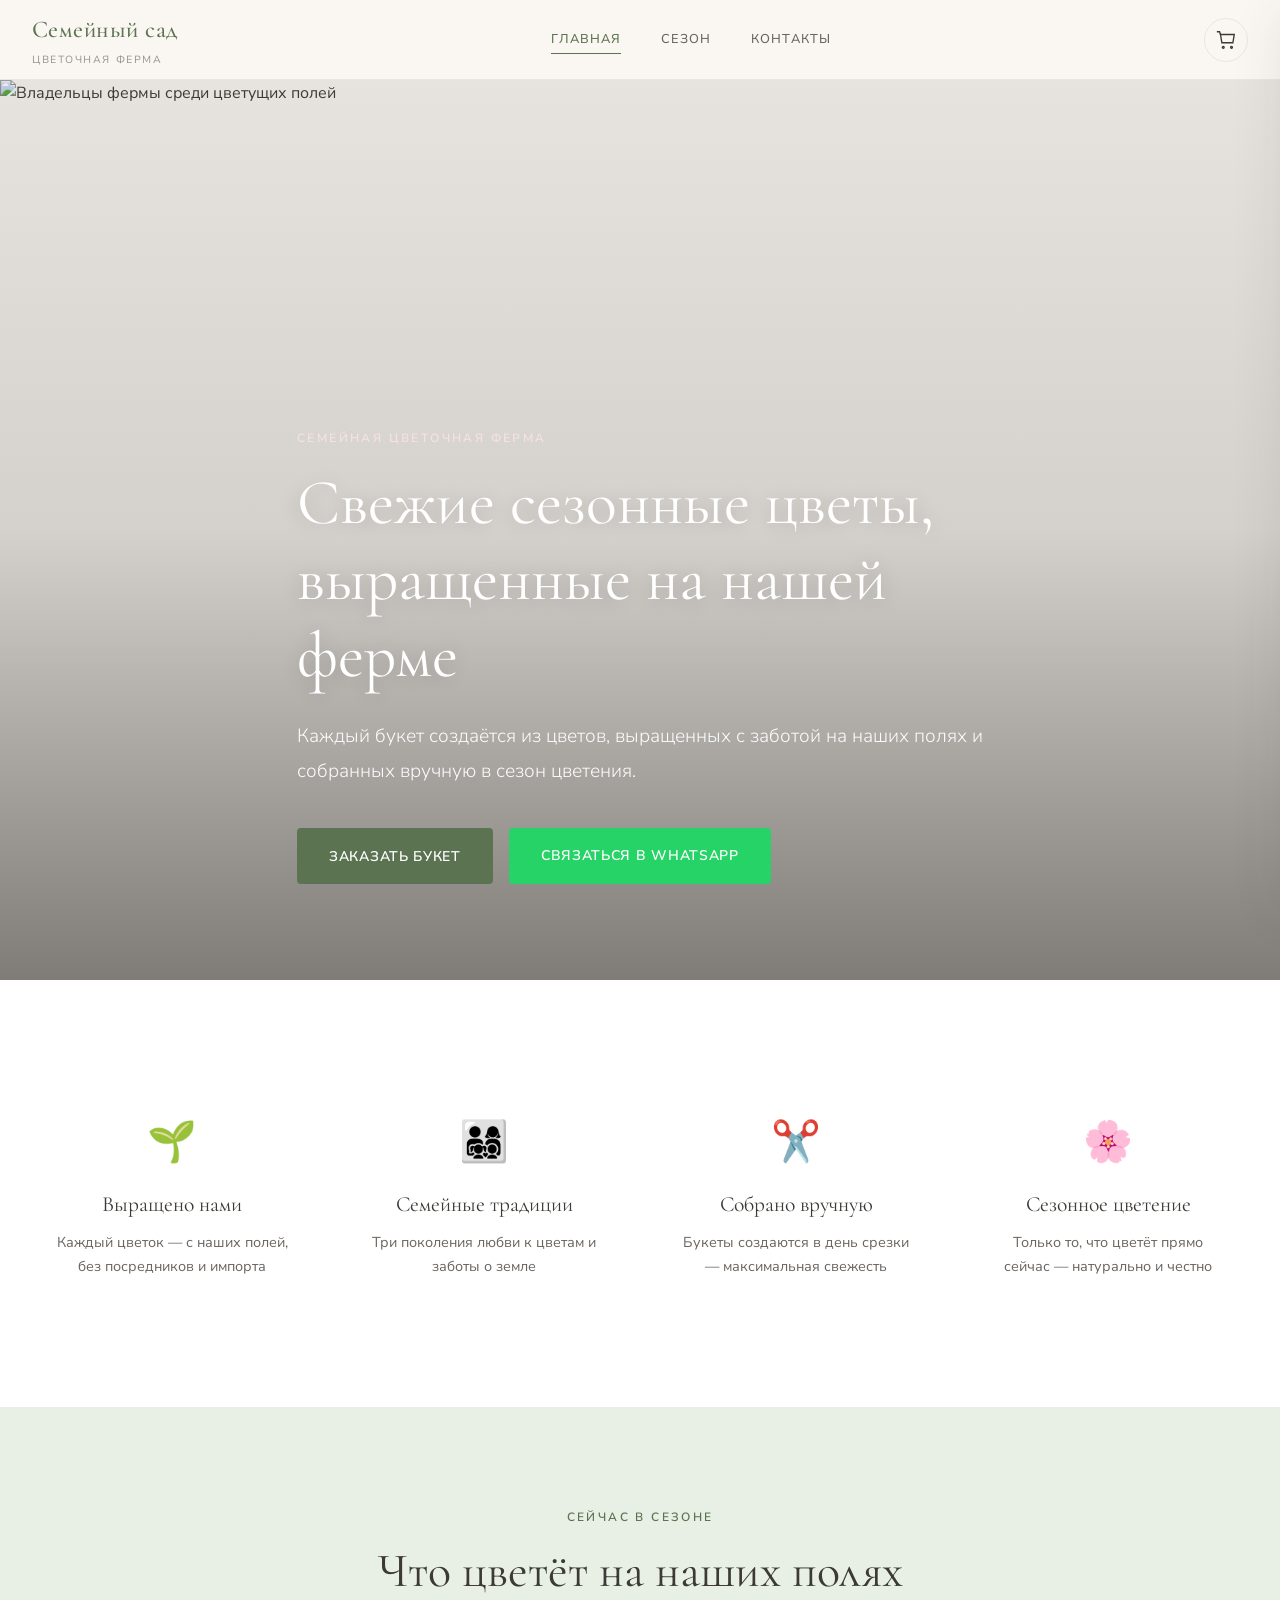
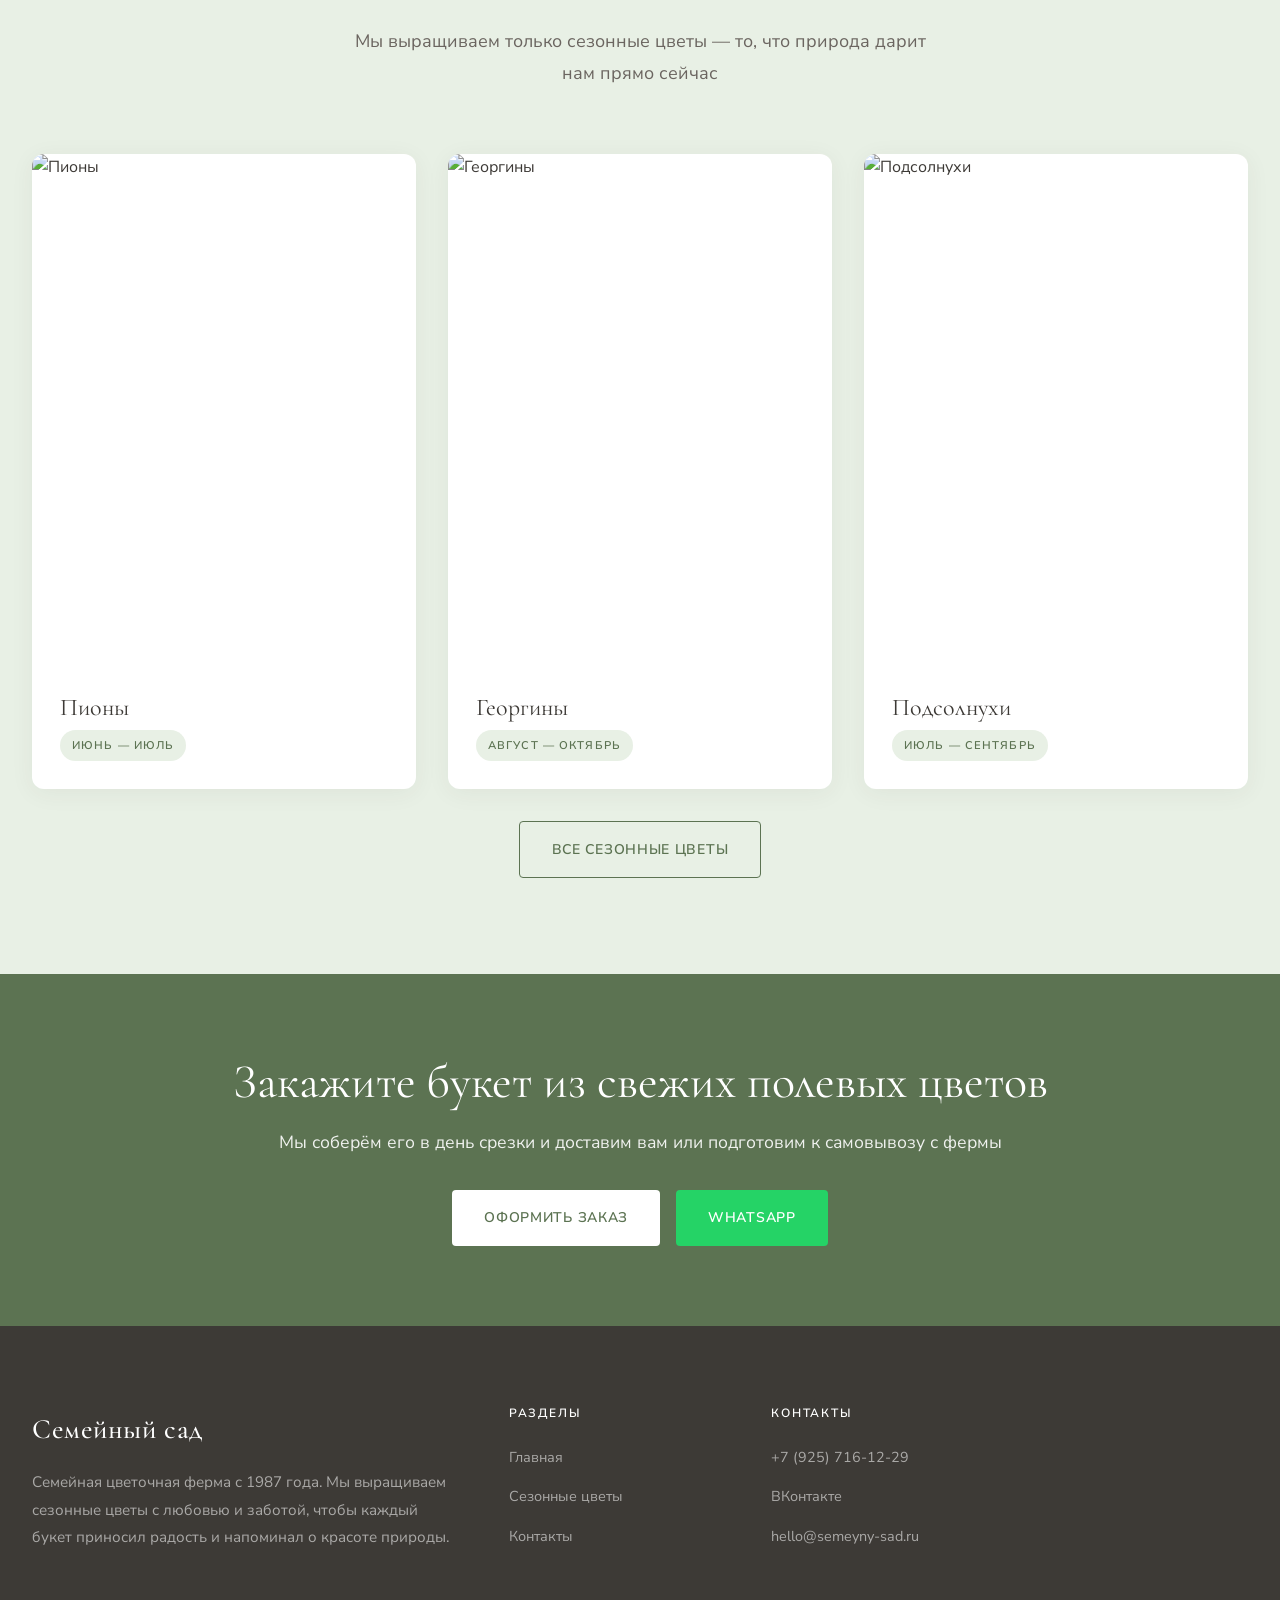
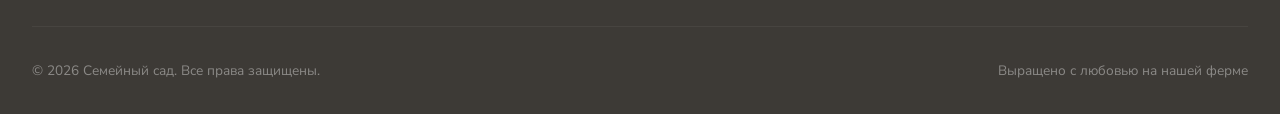
==== commit 3fe900a4: "1" ====
--- a/index.html
+++ b/index.html
@@ -30,7 +30,7 @@
             <button type="button" class="nav__extra nav__extra--cart">
               Корзина<span class="nav__cart-count"></span>
             </button>
-            <a href="https://wa.me/79001234567" class="nav__extra nav__extra--wa" target="_blank" rel="noopener">WhatsApp</a>
+            <a href="https://wa.me/79257161229" class="nav__extra nav__extra--wa" target="_blank" rel="noopener">WhatsApp</a>
           </div>
         </div>
       </nav>
@@ -59,7 +59,7 @@
       <p class="hero__subtitle">Каждый букет создаётся из цветов, выращенных с заботой на наших полях и собранных вручную в сезон цветения.</p>
       <div class="btn-group">
         <button class="btn btn--primary" onclick="Cart.open()">Заказать букет</button>
-        <a href="https://wa.me/79001234567" class="btn btn--whatsapp" target="_blank" rel="noopener">Связаться в WhatsApp</a>
+        <a href="https://wa.me/79257161229" class="btn btn--whatsapp" target="_blank" rel="noopener">Связаться в WhatsApp</a>
       </div>
     </div>
   </section>
@@ -140,7 +140,7 @@
       <p>Мы соберём его в день срезки и доставим вам или подготовим к самовывозу с фермы</p>
       <div class="btn-group" style="justify-content: center;">
         <button class="btn btn--primary" onclick="Cart.open()">Оформить заказ</button>
-        <a href="https://wa.me/79001234567" class="btn btn--whatsapp" target="_blank" rel="noopener">WhatsApp</a>
+        <a href="https://wa.me/79257161229" class="btn btn--whatsapp" target="_blank" rel="noopener">WhatsApp</a>
       </div>
     </div>
   </section>
@@ -163,14 +163,14 @@
         <div>
           <h4 class="footer__heading">Контакты</h4>
           <ul class="footer__links">
-            <li><a href="tel:+79001234567">+7 (900) 123-45-67</a></li>
+            <li><a href="tel:+79257161229">+7 (925) 716-12-29</a></li>
+            <li><a href="https://vk.com/kateflow" target="_blank" rel="noopener">ВКонтакте</a></li>
             <li><a href="mailto:hello@semeyny-sad.ru">hello@semeyny-sad.ru</a></li>
-            <li>Московская обл., д. Цветочное</li>
           </ul>
         </div>
       </div>
       <div class="footer__bottom">
-        <span>&copy; 2025 Семейный сад. Все права защищены.</span>
+        <span>&copy; 2026 Семейный сад. Все права защищены.</span>
         <span>Выращено с любовью на нашей ферме</span>
       </div>
     </div>
--- a/css/styles.css
+++ b/css/styles.css
@@ -165,6 +165,16 @@
   transform: translateY(-2px);
 }
 
+.btn--vk {
+  background: #0077ff;
+  color: var(--white);
+}
+
+.btn--vk:hover {
+  background: #0066dd;
+  transform: translateY(-2px);
+}
+
 .btn--outline-green {
   background: transparent;
   color: var(--green-dark);
@@ -760,28 +770,6 @@
   color: var(--text-muted);
 }
 
-/* Map */
-.map-container {
-  border-radius: var(--radius-lg);
-  overflow: hidden;
-  box-shadow: var(--shadow);
-  height: 400px;
-  background: var(--cream-dark);
-}
-
-.map-container iframe {
-  width: 100%;
-  height: 100%;
-  border: 0;
-}
-
-/* Contact form */
-.contact-grid {
-  display: grid;
-  grid-template-columns: 1fr 1fr;
-  gap: 4rem;
-}
-
 .form-group {
   margin-bottom: 1.5rem;
 }
@@ -1351,7 +1339,7 @@
   }
 
   /* Grids → stacked or scroll */
-  .grid-2, .story-block, .contact-grid {
+  .grid-2, .story-block {
     grid-template-columns: 1fr;
     gap: 1.75rem;
   }
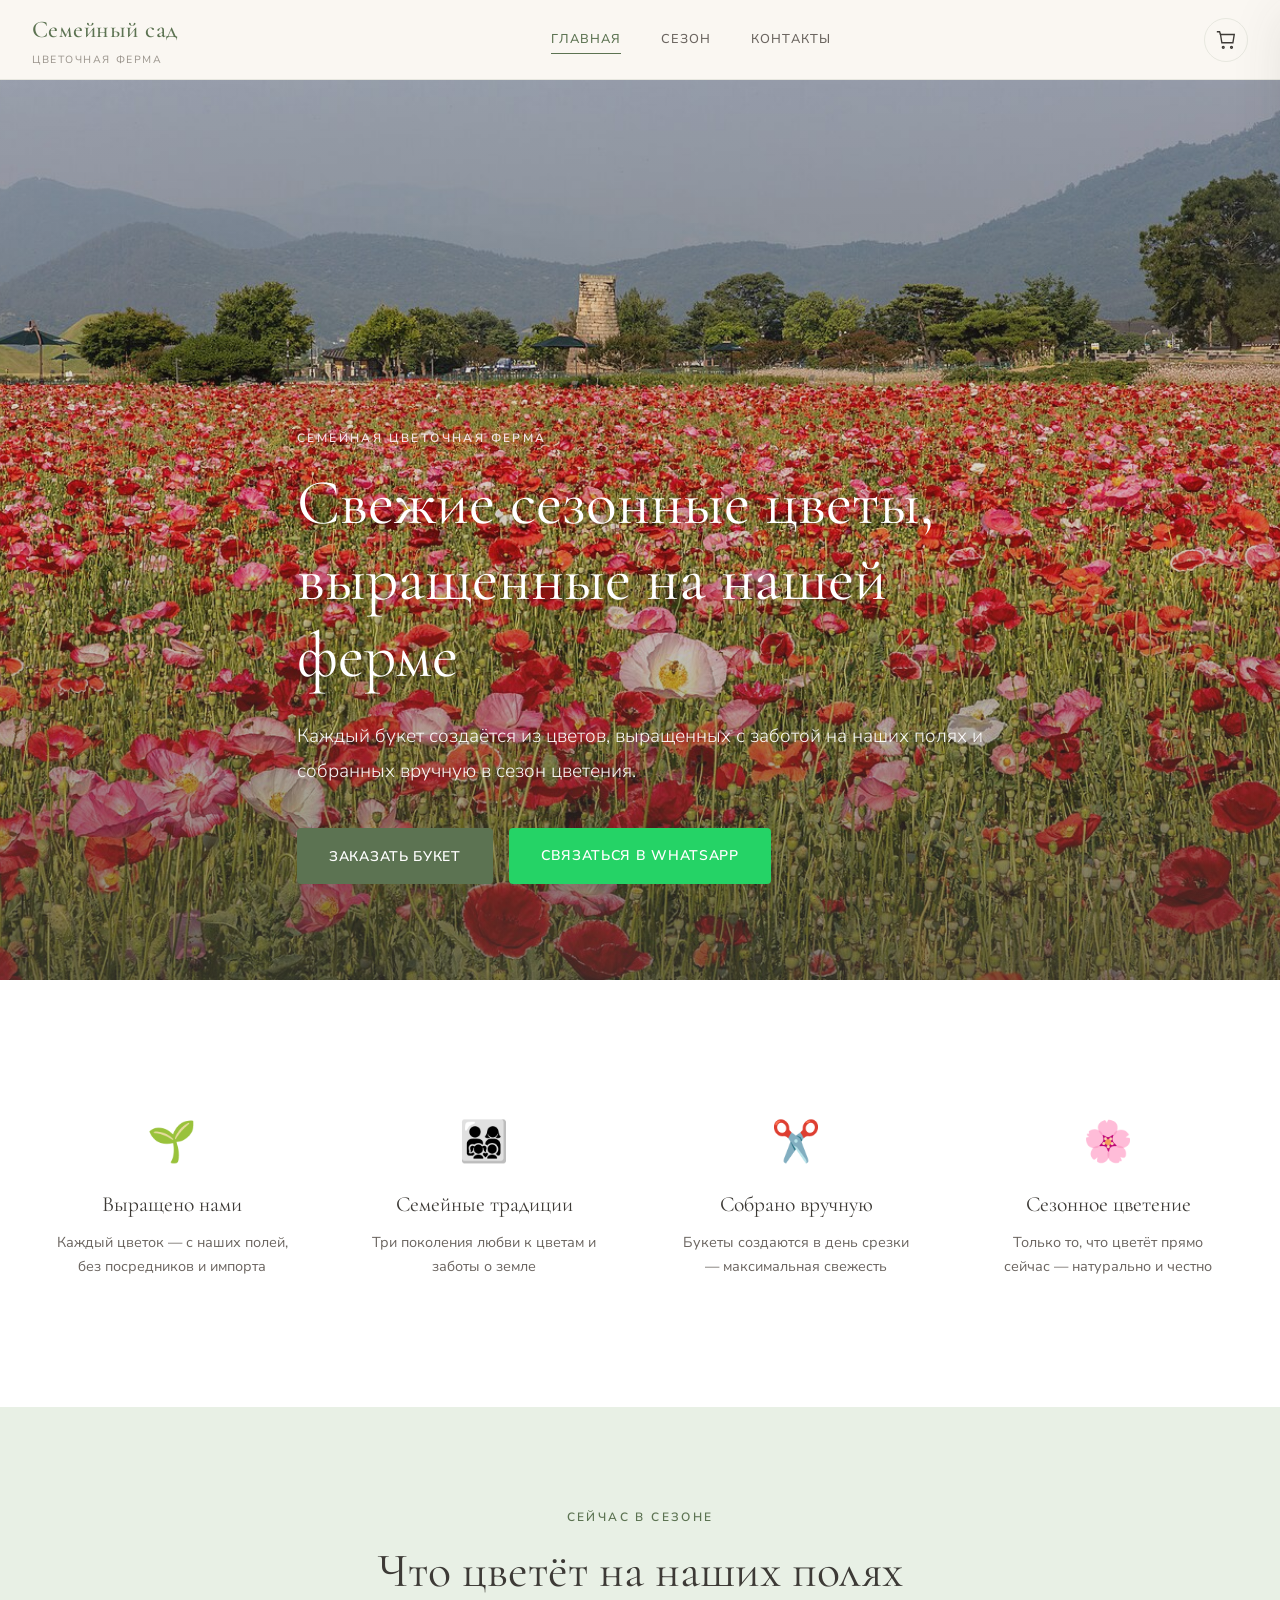
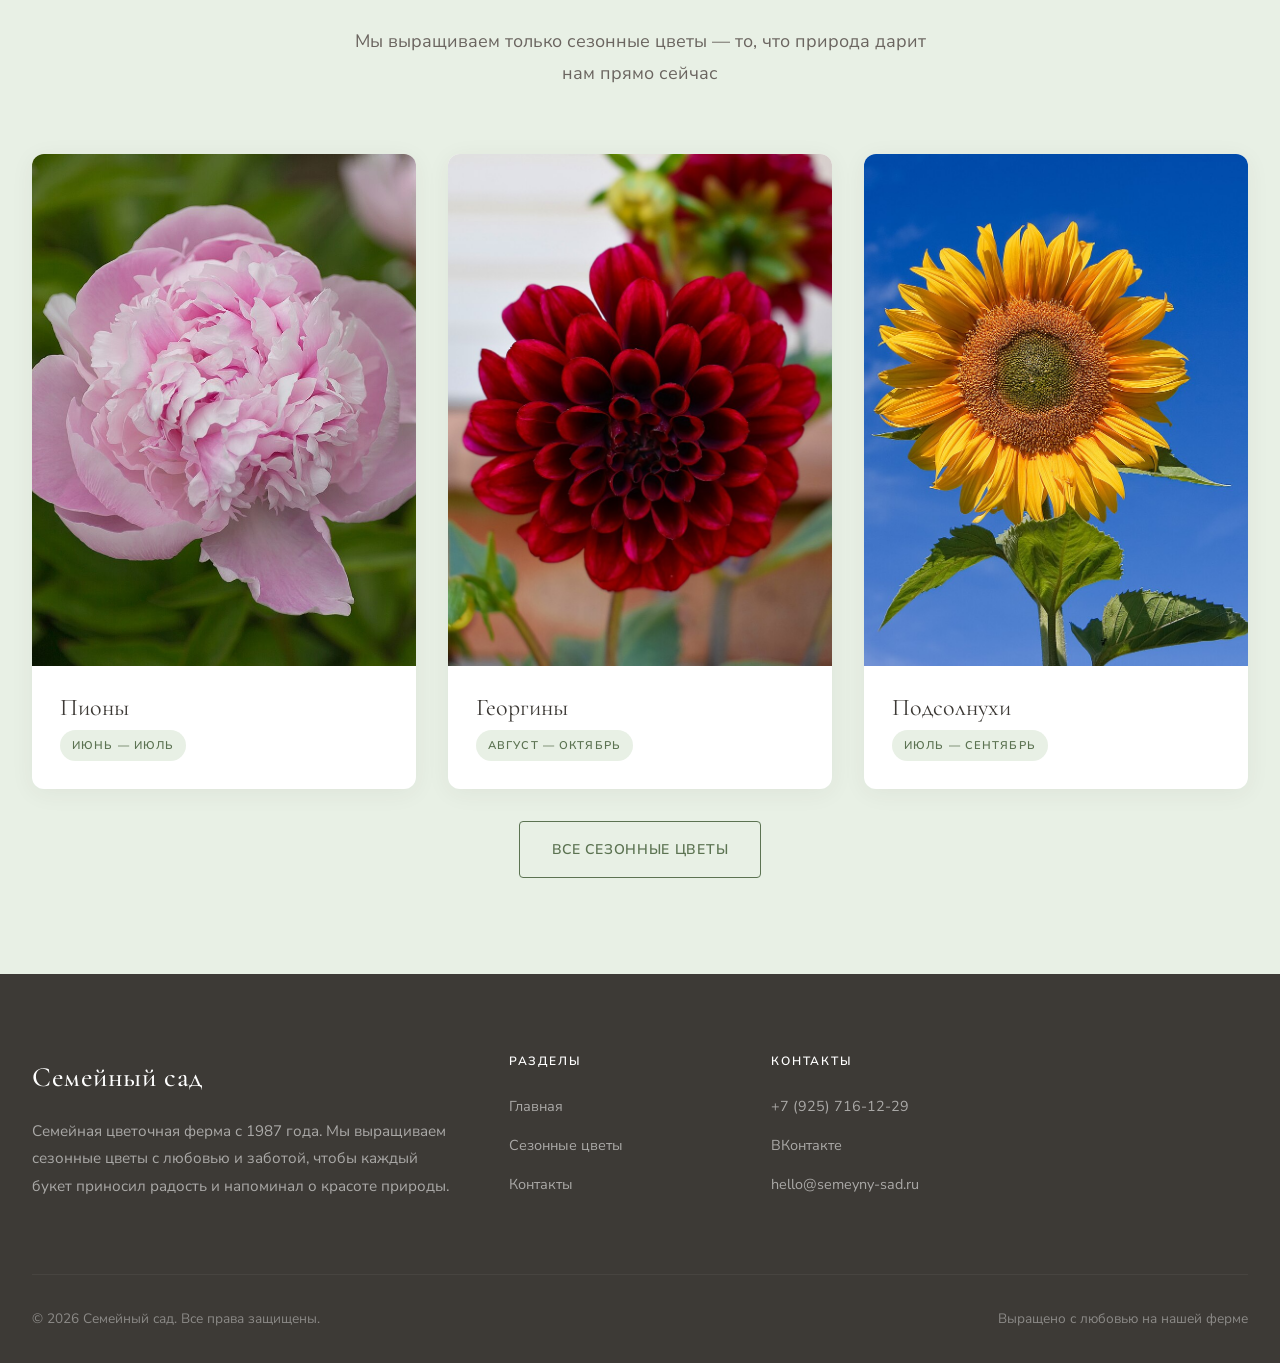
==== commit 61fcab28: "3" ====
--- a/index.html
+++ b/index.html
@@ -50,7 +50,7 @@
 
   <section class="hero">
     <div class="hero__bg">
-      <img src="https://images.unsplash.com/photo-1490750967868-88aa4486c946?w=1920&q=80" alt="Владельцы фермы среди цветущих полей">
+      <img src="images/hero.jpg" alt="Цветущее поле на ферме">
       <div class="hero__overlay"></div>
     </div>
     <div class="container hero__content">
@@ -101,7 +101,7 @@
       <div class="grid-3 scroll-row fade-in">
         <article class="card flower-card">
           <div class="card__image">
-            <img src="https://images.unsplash.com/photo-1599428998204-87663d5a73f3?w=600&q=80" alt="Пионы">
+            <img src="images/piony.jpg" alt="Пионы">
           </div>
           <div class="card__body">
             <h3 class="card__title">Пионы</h3>
@@ -110,7 +110,7 @@
         </article>
         <article class="card flower-card">
           <div class="card__image">
-            <img src="https://images.unsplash.com/photo-1606041008023-472dfb5e530f?w=600&q=80" alt="Георгины">
+            <img src="images/georginy.jpg" alt="Георгины">
           </div>
           <div class="card__body">
             <h3 class="card__title">Георгины</h3>
@@ -119,7 +119,7 @@
         </article>
         <article class="card flower-card">
           <div class="card__image">
-            <img src="https://images.unsplash.com/photo-1597848212624-e593b4b5b29e?w=600&q=80" alt="Подсолнухи">
+            <img src="images/podsolnukhi.jpg" alt="Подсолнухи">
           </div>
           <div class="card__body">
             <h3 class="card__title">Подсолнухи</h3>
@@ -130,17 +130,6 @@
       <p class="scroll-hint">Листайте, чтобы увидеть больше</p>
       <div style="text-align: center; margin-top: 2rem;">
         <a href="flowers.html" class="btn btn--outline-green">Все сезонные цветы</a>
-      </div>
-    </div>
-  </section>
-
-  <section class="cta-banner">
-    <div class="container fade-in">
-      <h2>Закажите букет из свежих полевых цветов</h2>
-      <p>Мы соберём его в день срезки и доставим вам или подготовим к самовывозу с фермы</p>
-      <div class="btn-group" style="justify-content: center;">
-        <button class="btn btn--primary" onclick="Cart.open()">Оформить заказ</button>
-        <a href="https://wa.me/79257161229" class="btn btn--whatsapp" target="_blank" rel="noopener">WhatsApp</a>
       </div>
     </div>
   </section>
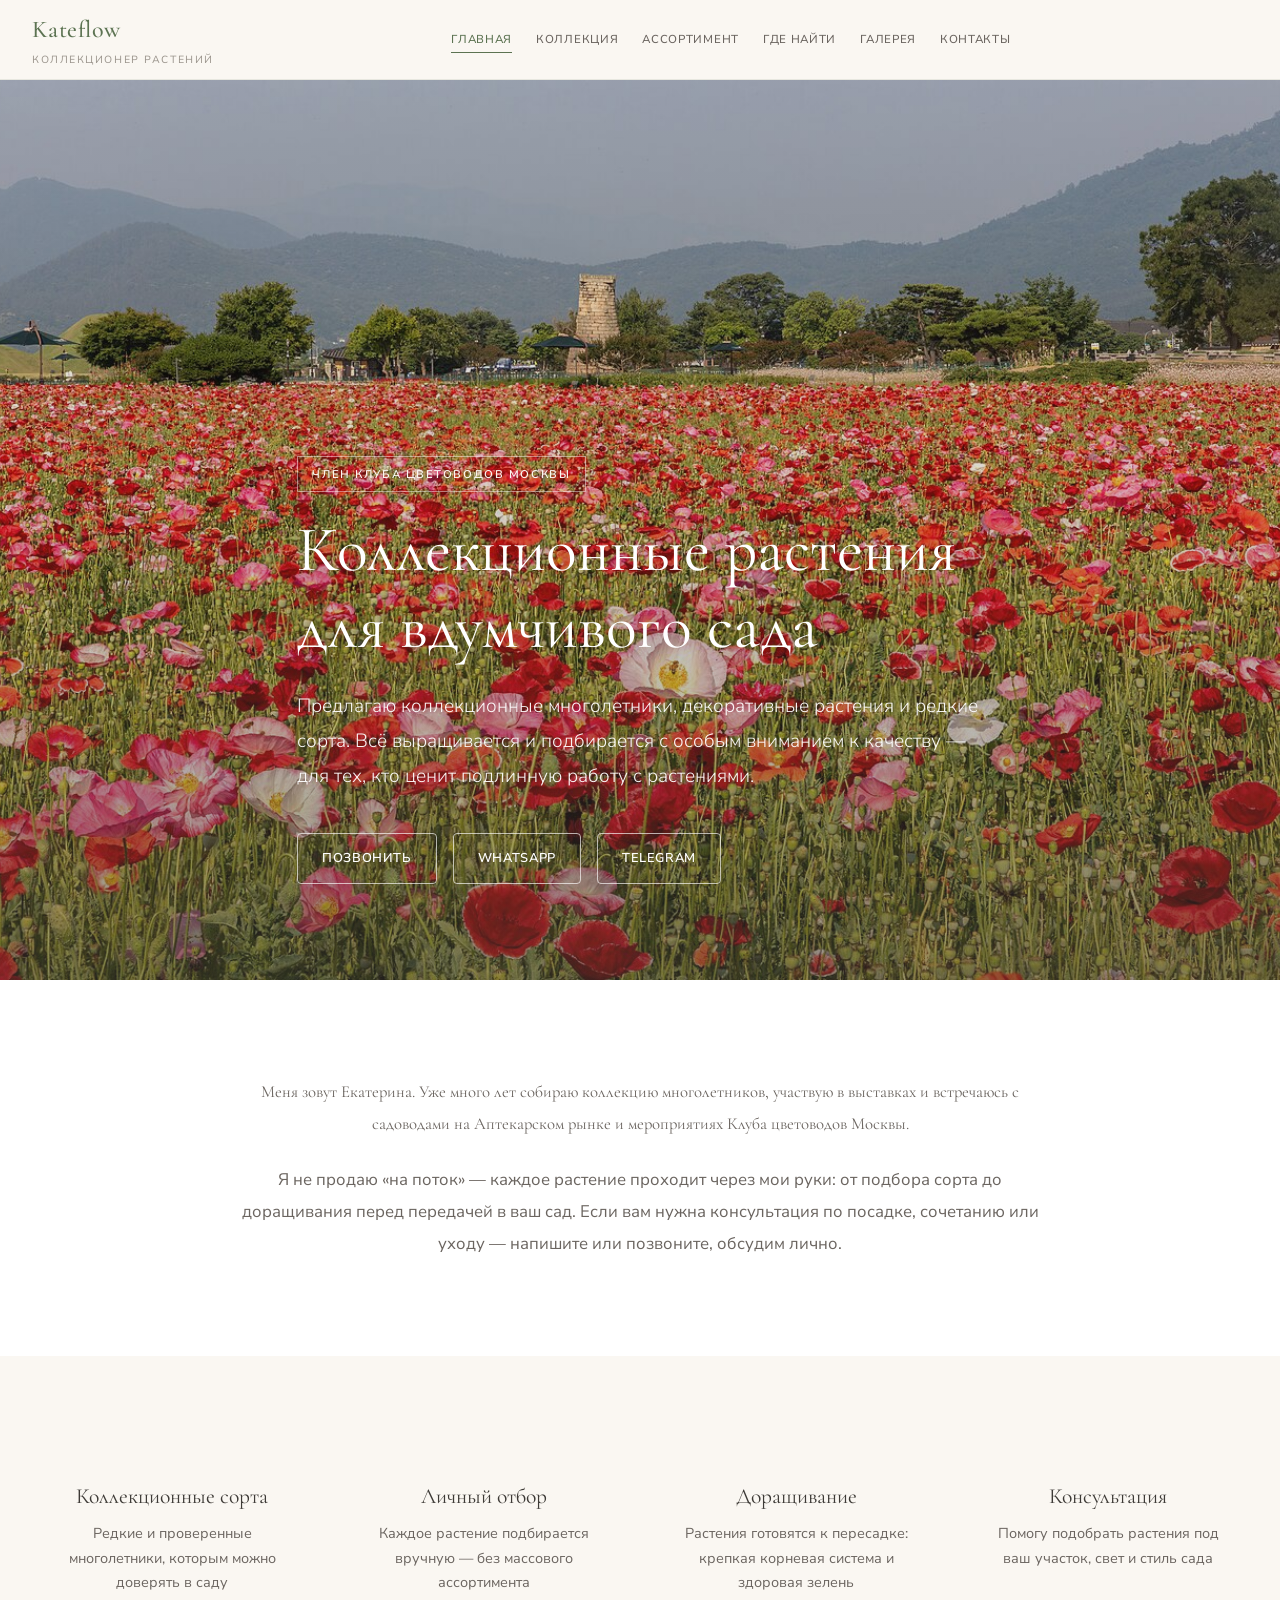
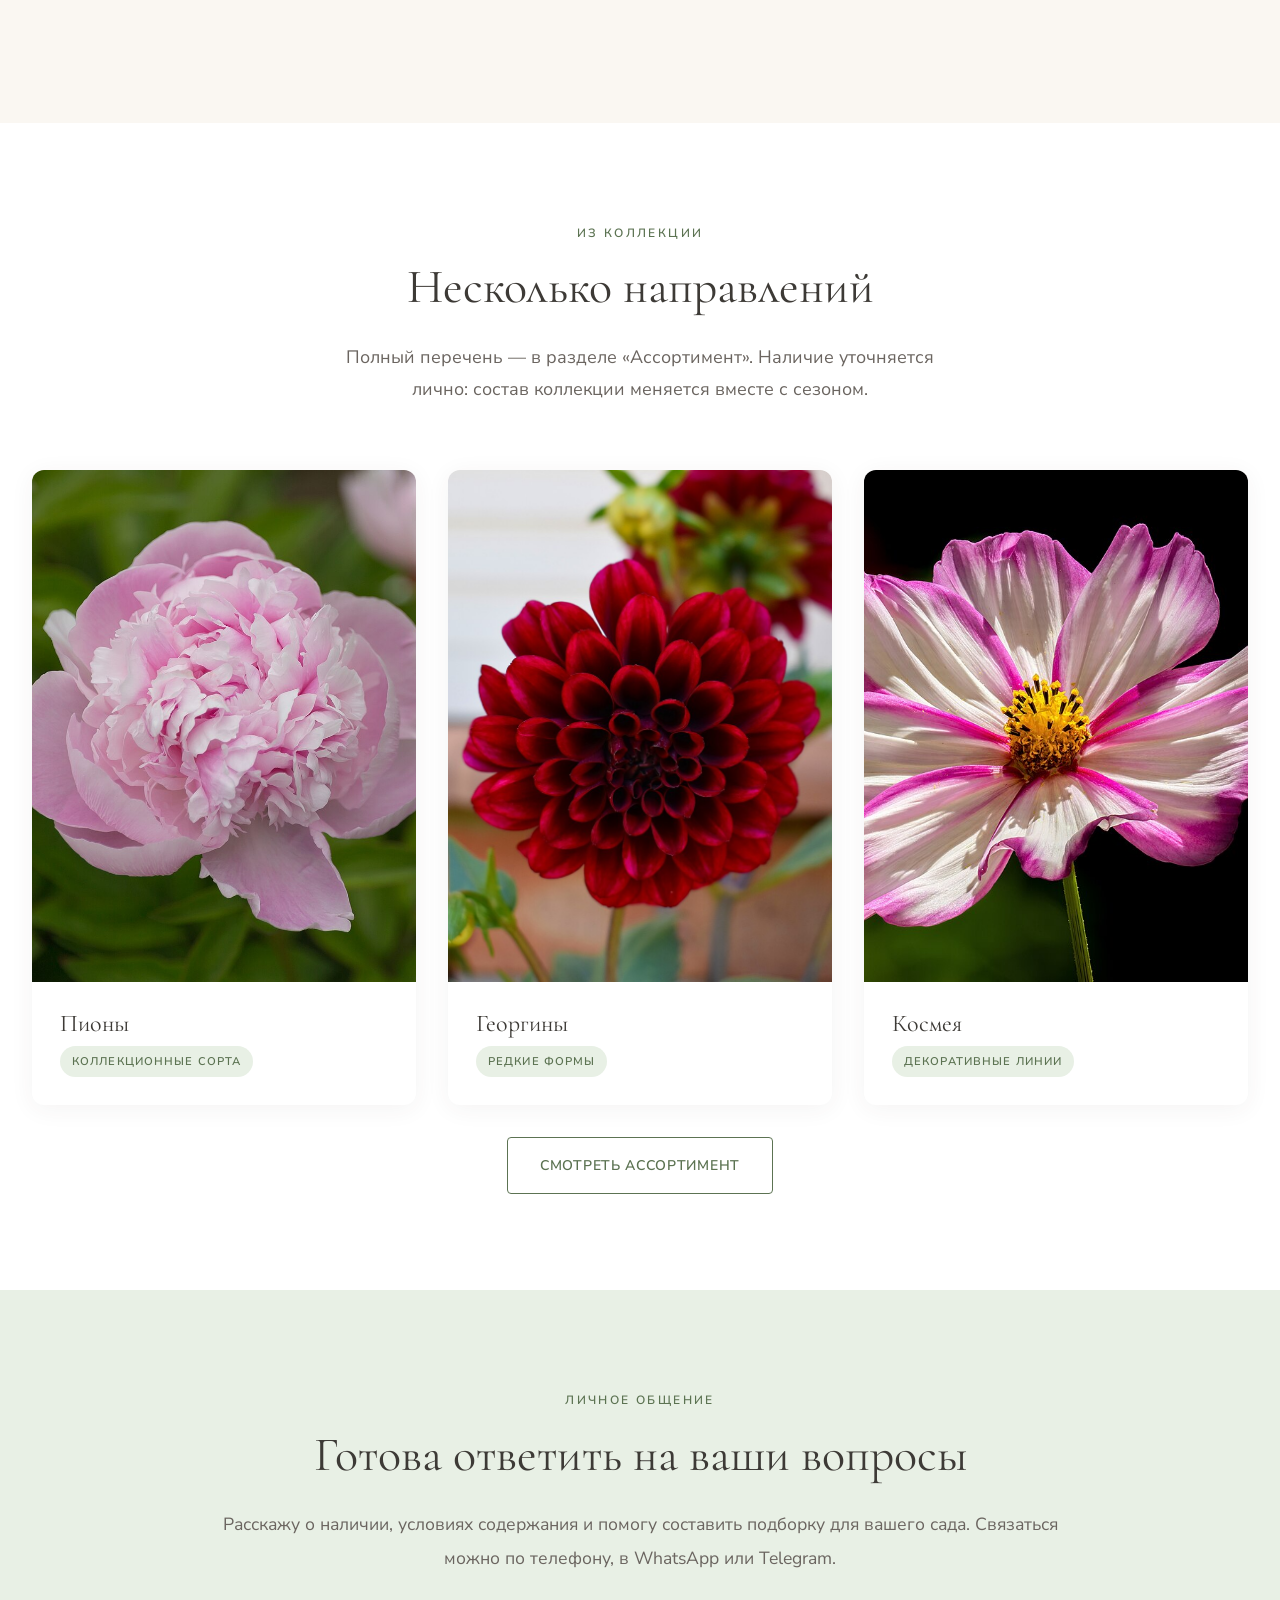
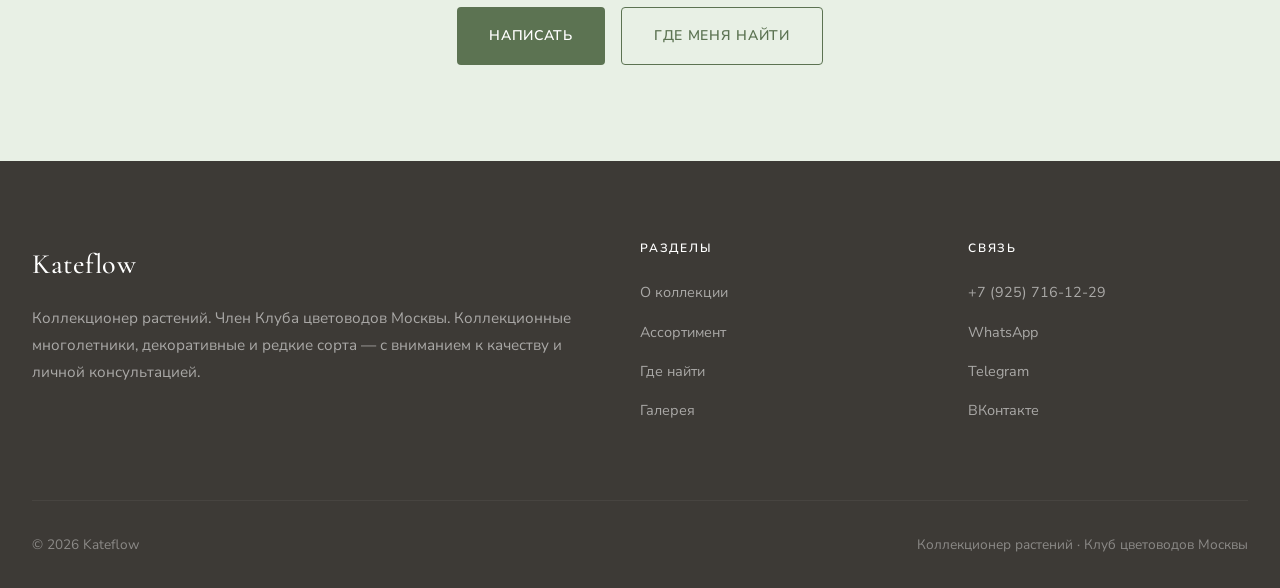
==== commit 6de0167a: "4" ====
--- a/index.html
+++ b/index.html
@@ -4,8 +4,8 @@
   <meta charset="UTF-8">
   <meta name="viewport" content="width=device-width, initial-scale=1.0, viewport-fit=cover">
   <meta name="theme-color" content="#5c7352">
-  <meta name="description" content="Семейная цветочная ферма «Семейный сад» — свежие сезонные цветы, выращенные с любовью на собственных полях.">
-  <title>Семейный сад — Цветочная ферма</title>
+  <meta name="description" content="Коллекционер растений Kateflow — коллекционные многолетники, декоративные и редкие сорта для сада. Член Клуба цветоводов Москвы.">
+  <title>Kateflow — Коллекционер растений</title>
   <link rel="preconnect" href="https://fonts.googleapis.com">
   <link rel="preconnect" href="https://fonts.gstatic.com" crossorigin>
   <link href="https://fonts.googleapis.com/css2?family=Cormorant+Garamond:ital,wght@0,400;0,500;0,600;1,400&family=Nunito+Sans:ital,wght@0,300;0,400;0,600;0,700;1,400&display=swap" rel="stylesheet">
@@ -16,31 +16,26 @@
   <header class="header">
     <div class="container header__inner">
       <a href="index.html" class="logo">
-        <span class="logo__name">Семейный сад</span>
-        <span class="logo__tagline">Цветочная ферма</span>
+        <span class="logo__name">Kateflow</span>
+        <span class="logo__tagline">Коллекционер растений</span>
       </a>
       <nav class="nav" aria-label="Навигация">
         <div class="nav__drawer">
           <div class="nav__links">
             <a href="index.html" class="nav__link nav__link--active">Главная</a>
-            <a href="flowers.html" class="nav__link">Сезон</a>
+            <a href="collection.html" class="nav__link">Коллекция</a>
+            <a href="assortment.html" class="nav__link">Ассортимент</a>
+            <a href="events.html" class="nav__link">Где найти</a>
+            <a href="gallery.html" class="nav__link">Галерея</a>
             <a href="contact.html" class="nav__link">Контакты</a>
           </div>
           <div class="nav__extras">
-            <button type="button" class="nav__extra nav__extra--cart">
-              Корзина<span class="nav__cart-count"></span>
-            </button>
             <a href="https://wa.me/79257161229" class="nav__extra nav__extra--wa" target="_blank" rel="noopener">WhatsApp</a>
+            <a href="https://t.me/kateflow" class="nav__extra nav__extra--tg" target="_blank" rel="noopener">Telegram</a>
           </div>
         </div>
       </nav>
       <div class="header__actions">
-        <button class="cart-toggle" aria-label="Корзина">
-          <svg width="22" height="22" viewBox="0 0 24 24" fill="none" stroke="currentColor" stroke-width="1.5">
-            <path d="M6 6h15l-1.5 9H7.5L6 6z"/><path d="M6 6L5 3H2"/><circle cx="9" cy="20" r="1"/><circle cx="18" cy="20" r="1"/>
-          </svg>
-          <span class="cart-toggle__count">0</span>
-        </button>
         <button class="burger" aria-label="Меню">
           <span></span><span></span><span></span>
         </button>
@@ -50,53 +45,59 @@
 
   <section class="hero">
     <div class="hero__bg">
-      <img src="images/hero.jpg" alt="Цветущее поле на ферме">
+      <img src="images/hero.jpg" alt="Коллекция растений на выставке">
       <div class="hero__overlay"></div>
     </div>
     <div class="container hero__content">
-      <span class="section-label">Семейная цветочная ферма</span>
-      <h1 class="hero__title">Свежие сезонные цветы, выращенные на нашей ферме</h1>
-      <p class="hero__subtitle">Каждый букет создаётся из цветов, выращенных с заботой на наших полях и собранных вручную в сезон цветения.</p>
-      <div class="btn-group">
-        <button class="btn btn--primary" onclick="Cart.open()">Заказать букет</button>
-        <a href="https://wa.me/79257161229" class="btn btn--whatsapp" target="_blank" rel="noopener">Связаться в WhatsApp</a>
+      <span class="club-badge">Член Клуба цветоводов Москвы</span>
+      <h1 class="hero__title">Коллекционные растения для вдумчивого сада</h1>
+      <p class="hero__subtitle">Предлагаю коллекционные многолетники, декоративные растения и редкие сорта. Всё выращивается и подбирается с особым вниманием к качеству — для тех, кто ценит подлинную работу с растениями.</p>
+      <div class="btn-group btn-group--hero">
+        <a href="tel:+79257161229" class="btn btn--hero">Позвонить</a>
+        <a href="https://wa.me/79257161229" class="btn btn--hero" target="_blank" rel="noopener">WhatsApp</a>
+        <a href="https://t.me/kateflow" class="btn btn--hero" target="_blank" rel="noopener">Telegram</a>
+      </div>
+    </div>
+  </section>
+
+  <section class="section section--white">
+    <div class="container container--narrow">
+      <div class="intro-block fade-in">
+        <p class="intro-block__lead">Меня зовут Екатерина. Уже много лет собираю коллекцию многолетников, участвую в выставках и встречаюсь с садоводами на Аптекарском рынке и мероприятиях Клуба цветоводов Москвы.</p>
+        <p>Я не продаю «на поток» — каждое растение проходит через мои руки: от подбора сорта до доращивания перед передачей в ваш сад. Если вам нужна консультация по посадке, сочетанию или уходу — напишите или позвоните, обсудим лично.</p>
+      </div>
+    </div>
+  </section>
+
+  <section class="section section--cream">
+    <div class="container">
+      <div class="values-grid fade-in">
+        <div class="value-item">
+          <h4>Коллекционные сорта</h4>
+          <p>Редкие и проверенные многолетники, которым можно доверять в саду</p>
+        </div>
+        <div class="value-item">
+          <h4>Личный отбор</h4>
+          <p>Каждое растение подбирается вручную — без массового ассортимента</p>
+        </div>
+        <div class="value-item">
+          <h4>Доращивание</h4>
+          <p>Растения готовятся к пересадке: крепкая корневая система и здоровая зелень</p>
+        </div>
+        <div class="value-item">
+          <h4>Консультация</h4>
+          <p>Помогу подобрать растения под ваш участок, свет и стиль сада</p>
+        </div>
       </div>
     </div>
   </section>
 
   <section class="section section--white">
     <div class="container">
-      <div class="values-grid fade-in">
-        <div class="value-item">
-          <div class="value-item__icon">🌱</div>
-          <h4>Выращено нами</h4>
-          <p>Каждый цветок — с наших полей, без посредников и импорта</p>
-        </div>
-        <div class="value-item">
-          <div class="value-item__icon">👨‍👩‍👧‍👦</div>
-          <h4>Семейные традиции</h4>
-          <p>Три поколения любви к цветам и заботы о земле</p>
-        </div>
-        <div class="value-item">
-          <div class="value-item__icon">✂️</div>
-          <h4>Собрано вручную</h4>
-          <p>Букеты создаются в день срезки — максимальная свежесть</p>
-        </div>
-        <div class="value-item">
-          <div class="value-item__icon">🌸</div>
-          <h4>Сезонное цветение</h4>
-          <p>Только то, что цветёт прямо сейчас — натурально и честно</p>
-        </div>
-      </div>
-    </div>
-  </section>
-
-  <section class="section section--green">
-    <div class="container">
       <div class="section__header fade-in">
-        <span class="section-label">Сейчас в сезоне</span>
-        <h2 class="section-title">Что цветёт на наших полях</h2>
-        <p class="section-subtitle">Мы выращиваем только сезонные цветы — то, что природа дарит нам прямо сейчас</p>
+        <span class="section-label">Из коллекции</span>
+        <h2 class="section-title">Несколько направлений</h2>
+        <p class="section-subtitle">Полный перечень — в разделе «Ассортимент». Наличие уточняется лично: состав коллекции меняется вместе с сезоном.</p>
       </div>
       <div class="grid-3 scroll-row fade-in">
         <article class="card flower-card">
@@ -105,7 +106,7 @@
           </div>
           <div class="card__body">
             <h3 class="card__title">Пионы</h3>
-            <span class="card__season">Июнь — Июль</span>
+            <span class="card__season">Коллекционные сорта</span>
           </div>
         </article>
         <article class="card flower-card">
@@ -114,22 +115,36 @@
           </div>
           <div class="card__body">
             <h3 class="card__title">Георгины</h3>
-            <span class="card__season">Август — Октябрь</span>
+            <span class="card__season">Редкие формы</span>
           </div>
         </article>
         <article class="card flower-card">
           <div class="card__image">
-            <img src="images/podsolnukhi.jpg" alt="Подсолнухи">
+            <img src="images/kosmeya.jpg" alt="Космея">
           </div>
           <div class="card__body">
-            <h3 class="card__title">Подсолнухи</h3>
-            <span class="card__season">Июль — Сентябрь</span>
+            <h3 class="card__title">Космея</h3>
+            <span class="card__season">Декоративные линии</span>
           </div>
         </article>
       </div>
       <p class="scroll-hint">Листайте, чтобы увидеть больше</p>
-      <div style="text-align: center; margin-top: 2rem;">
-        <a href="flowers.html" class="btn btn--outline-green">Все сезонные цветы</a>
+      <div class="section-cta fade-in">
+        <a href="assortment.html" class="btn btn--outline-green">Смотреть ассортимент</a>
+      </div>
+    </div>
+  </section>
+
+  <section class="section section--green">
+    <div class="container container--narrow" style="text-align: center;">
+      <div class="fade-in">
+        <span class="section-label">Личное общение</span>
+        <h2 class="section-title">Готова ответить на ваши вопросы</h2>
+        <p class="section-text">Расскажу о наличии, условиях содержания и помогу составить подборку для вашего сада. Связаться можно по телефону, в WhatsApp или Telegram.</p>
+        <div class="btn-group" style="justify-content: center;">
+          <a href="contact.html" class="btn btn--primary">Написать</a>
+          <a href="events.html" class="btn btn--outline-green">Где меня найти</a>
+        </div>
       </div>
     </div>
   </section>
@@ -138,34 +153,35 @@
     <div class="container">
       <div class="footer__grid">
         <div class="footer__brand">
-          <div class="logo__name">Семейный сад</div>
-          <p>Семейная цветочная ферма с 1987 года. Мы выращиваем сезонные цветы с любовью и заботой, чтобы каждый букет приносил радость и напоминал о красоте природы.</p>
+          <div class="logo__name">Kateflow</div>
+          <p>Коллекционер растений. Член Клуба цветоводов Москвы. Коллекционные многолетники, декоративные и редкие сорта — с вниманием к качеству и личной консультацией.</p>
         </div>
         <div>
           <h4 class="footer__heading">Разделы</h4>
           <ul class="footer__links">
-            <li><a href="index.html">Главная</a></li>
-            <li><a href="flowers.html">Сезонные цветы</a></li>
-            <li><a href="contact.html">Контакты</a></li>
+            <li><a href="collection.html">О коллекции</a></li>
+            <li><a href="assortment.html">Ассортимент</a></li>
+            <li><a href="events.html">Где найти</a></li>
+            <li><a href="gallery.html">Галерея</a></li>
           </ul>
         </div>
         <div>
-          <h4 class="footer__heading">Контакты</h4>
+          <h4 class="footer__heading">Связь</h4>
           <ul class="footer__links">
             <li><a href="tel:+79257161229">+7 (925) 716-12-29</a></li>
+            <li><a href="https://wa.me/79257161229" target="_blank" rel="noopener">WhatsApp</a></li>
+            <li><a href="https://t.me/kateflow" target="_blank" rel="noopener">Telegram</a></li>
             <li><a href="https://vk.com/kateflow" target="_blank" rel="noopener">ВКонтакте</a></li>
-            <li><a href="mailto:hello@semeyny-sad.ru">hello@semeyny-sad.ru</a></li>
           </ul>
         </div>
       </div>
       <div class="footer__bottom">
-        <span>&copy; 2026 Семейный сад. Все права защищены.</span>
-        <span>Выращено с любовью на нашей ферме</span>
+        <span>&copy; 2026 Kateflow</span>
+        <span>Коллекционер растений · Клуб цветоводов Москвы</span>
       </div>
     </div>
   </footer>
 
-  <script src="js/cart.js"></script>
   <script src="js/main.js"></script>
 </body>
 </html>
--- a/css/styles.css
+++ b/css/styles.css
@@ -1,5 +1,5 @@
 /* ============================================
-   Семейный сад — Premium Flower Farm Design
+   Kateflow — Plant Collector Portfolio
    ============================================ */
 
 :root {
@@ -130,8 +130,6 @@
 
 .btn--primary:hover {
   background: var(--green);
-  transform: translateY(-2px);
-  box-shadow: var(--shadow);
 }
 
 .btn--secondary {
@@ -152,7 +150,6 @@
 
 .btn--whatsapp:hover {
   background: #1da851;
-  transform: translateY(-2px);
 }
 
 .btn--telegram {
@@ -162,7 +159,6 @@
 
 .btn--telegram:hover {
   background: #006daa;
-  transform: translateY(-2px);
 }
 
 .btn--vk {
@@ -186,7 +182,20 @@
   color: var(--white);
 }
 
-.add-to-cart {
+.btn--hero {
+  background: transparent;
+  color: var(--white);
+  border: 1.5px solid rgba(255, 255, 255, 0.65);
+  padding: 0.85rem 1.5rem;
+  font-size: 0.8rem;
+}
+
+.btn--hero:hover {
+  background: rgba(255, 255, 255, 0.12);
+  border-color: var(--white);
+}
+
+.btn--inquire {
   padding: 0.55rem 1.1rem;
   font-size: 0.72rem;
   letter-spacing: 0.04em;
@@ -252,17 +261,18 @@
   display: flex;
   align-items: center;
   justify-content: center;
-  gap: 2.5rem;
+  gap: 1.5rem;
   flex: 1;
 }
 
 .nav__link {
-  font-size: 0.8rem;
+  font-size: 0.72rem;
   font-weight: 500;
-  letter-spacing: 0.08em;
+  letter-spacing: 0.06em;
   text-transform: uppercase;
   color: var(--text-light);
   position: relative;
+  white-space: nowrap;
 }
 
 .nav__link::after {
@@ -383,10 +393,53 @@
   inset: 0;
   background: linear-gradient(
     to top,
-    rgba(61, 58, 54, 0.65) 0%,
-    rgba(61, 58, 54, 0.2) 50%,
-    rgba(61, 58, 54, 0.1) 100%
+    rgba(61, 58, 54, 0.55) 0%,
+    rgba(61, 58, 54, 0.18) 55%,
+    rgba(61, 58, 54, 0.08) 100%
   );
+}
+
+.club-badge {
+  display: inline-block;
+  font-family: var(--font-body);
+  font-size: 0.7rem;
+  font-weight: 600;
+  letter-spacing: 0.14em;
+  text-transform: uppercase;
+  color: var(--cream);
+  border: 1px solid rgba(255, 255, 255, 0.45);
+  padding: 0.45rem 0.9rem;
+  margin-bottom: 1.25rem;
+}
+
+.intro-block {
+  text-align: center;
+}
+
+.intro-block__lead {
+  font-family: var(--font-display);
+  font-size: clamp(1.35rem, 2.5vw, 1.75rem);
+  line-height: 1.55;
+  color: var(--text);
+  margin-bottom: 1.5rem;
+}
+
+.intro-block p {
+  font-size: 1.05rem;
+  color: var(--text-light);
+  line-height: 1.9;
+}
+
+.section-text {
+  color: var(--text-light);
+  font-size: 1.1rem;
+  line-height: 1.9;
+  margin-bottom: 2rem;
+}
+
+.section-cta {
+  text-align: center;
+  margin-top: 2rem;
 }
 
 .hero__content {
@@ -435,7 +488,7 @@
 .page-hero {
   margin-top: var(--header-height);
   padding: 6rem 0 4rem;
-  background: var(--green-light);
+  background: var(--cream-dark);
   text-align: center;
 }
 
@@ -672,7 +725,6 @@
 }
 
 .event-card:hover {
-  transform: translateX(4px);
   box-shadow: var(--shadow-lg);
 }
 
@@ -811,25 +863,41 @@
 .contact-info {
   display: flex;
   flex-direction: column;
-  gap: 2rem;
+  gap: 0;
 }
 
 .contact-item {
-  display: flex;
-  gap: 1rem;
-  align-items: flex-start;
-}
-
-.contact-item__icon {
-  width: 48px;
-  height: 48px;
-  background: var(--green-light);
-  border-radius: 50%;
-  display: flex;
-  align-items: center;
-  justify-content: center;
-  flex-shrink: 0;
-  font-size: 1.25rem;
+  padding: 1.25rem 0;
+  border-bottom: 1px solid var(--border);
+}
+
+.contact-item:last-child {
+  border-bottom: none;
+}
+
+.contact-layout {
+  display: grid;
+  grid-template-columns: 1fr 1fr;
+  gap: 4rem;
+  align-items: start;
+}
+
+.contact-layout__form {
+  background: var(--white);
+  padding: 2.5rem;
+  border-radius: var(--radius-lg);
+  box-shadow: var(--shadow);
+}
+
+.contact-form .form-group textarea {
+  min-height: 140px;
+}
+
+.form-note {
+  font-size: 0.9rem;
+  color: var(--text-muted);
+  margin-bottom: 1.5rem;
+  line-height: 1.7;
 }
 
 .contact-item__label {
@@ -972,11 +1040,6 @@
   padding: 2rem 1.5rem;
 }
 
-.value-item__icon {
-  font-size: 2.5rem;
-  margin-bottom: 1rem;
-}
-
 .value-item h4 {
   margin-bottom: 0.75rem;
 }
@@ -995,7 +1058,7 @@
 
 .footer__grid {
   display: grid;
-  grid-template-columns: 2fr 1fr 1fr 1fr;
+  grid-template-columns: 2fr 1fr 1fr;
   gap: 3rem;
   margin-bottom: 4rem;
 }
@@ -1086,11 +1149,6 @@
   box-shadow: var(--shadow);
 }
 
-.location-type__icon {
-  font-size: 2.5rem;
-  margin-bottom: 1rem;
-}
-
 .location-type h4 {
   margin-bottom: 0.5rem;
 }
@@ -1128,12 +1186,28 @@
     grid-template-columns: repeat(2, 1fr);
   }
 
+  .contact-layout {
+    grid-template-columns: 1fr;
+    gap: 2.5rem;
+  }
+
   .footer__grid {
     grid-template-columns: 1fr 1fr;
   }
 
   .gallery--masonry {
     grid-template-columns: repeat(2, 1fr);
+  }
+}
+
+@media (max-width: 900px) {
+  .nav__link {
+    font-size: 0.65rem;
+    letter-spacing: 0.04em;
+  }
+
+  .nav {
+    gap: 1rem;
   }
 }
 
@@ -1264,7 +1338,12 @@
   }
 
   .nav__extra--wa {
-    background: #25d366;
+    background: #3d9a5c;
+    color: #fff;
+  }
+
+  .nav__extra--tg {
+    background: var(--green-dark);
     color: #fff;
   }
 
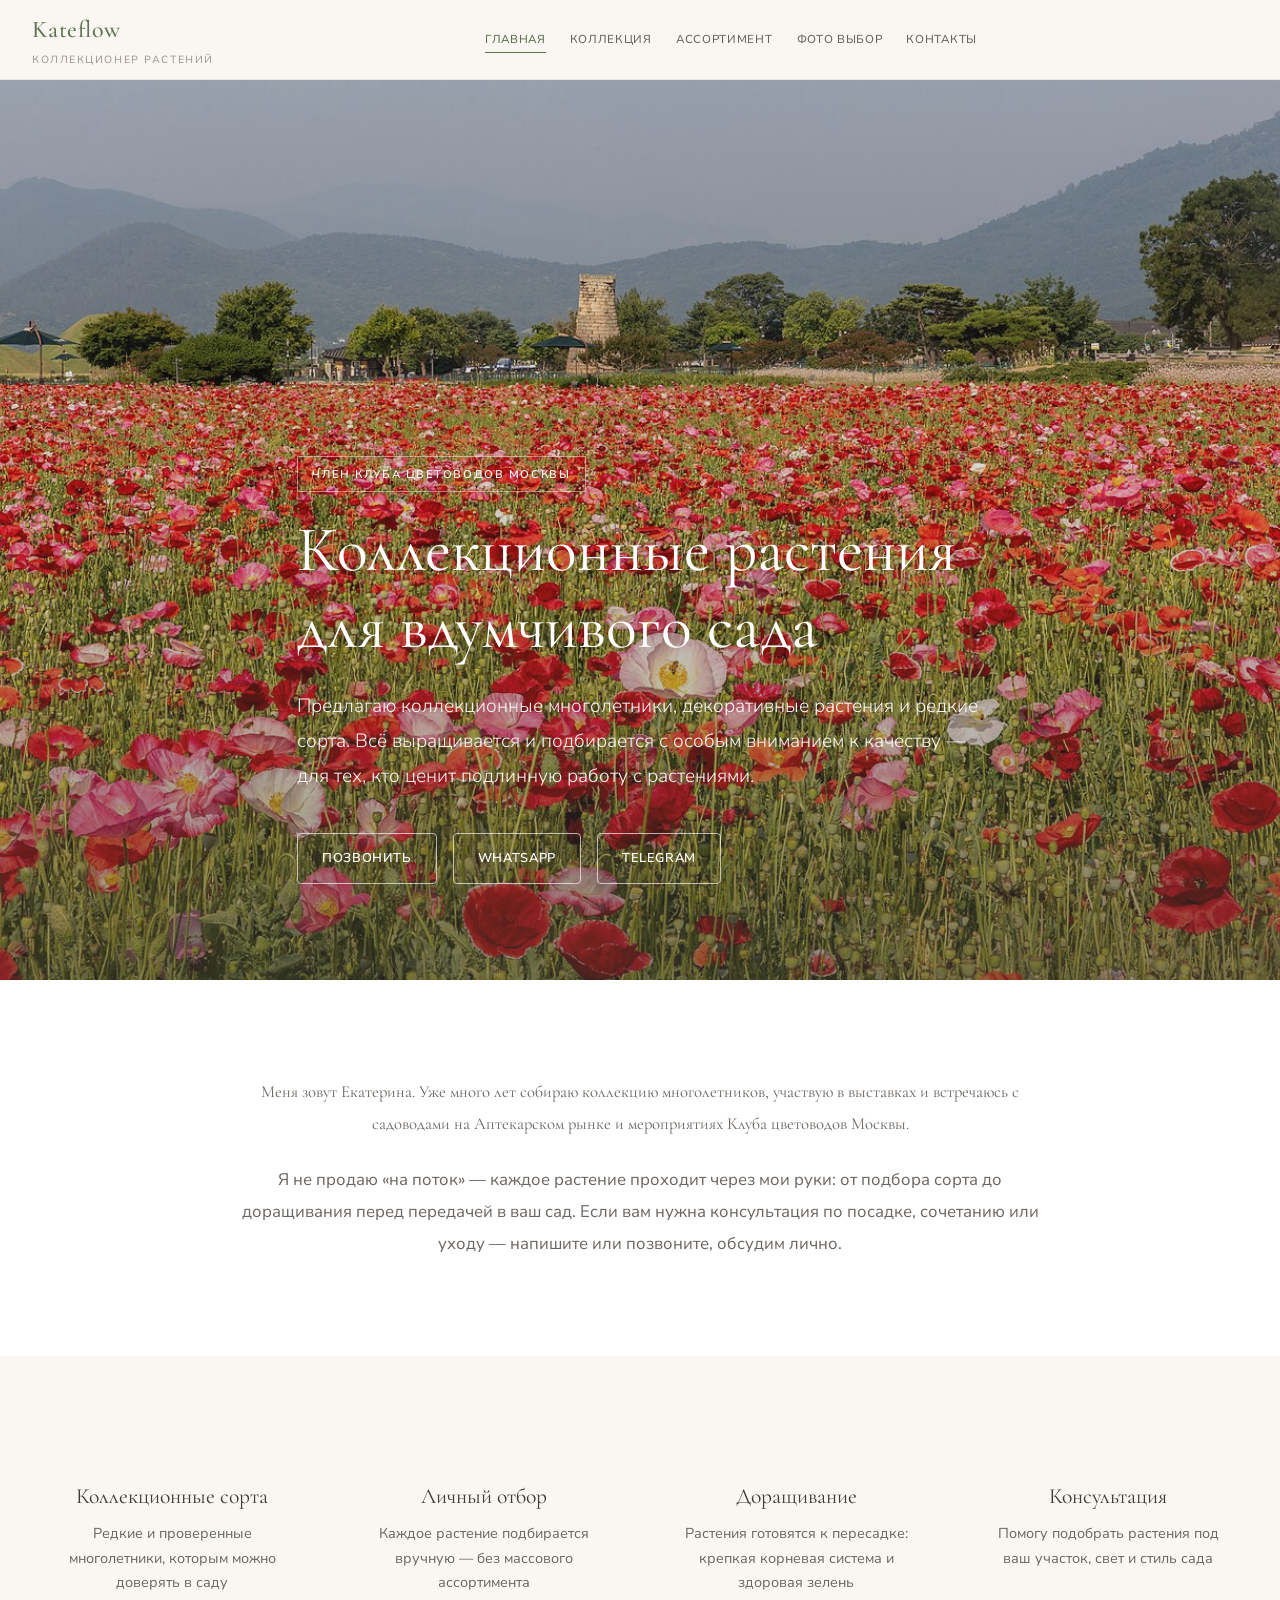
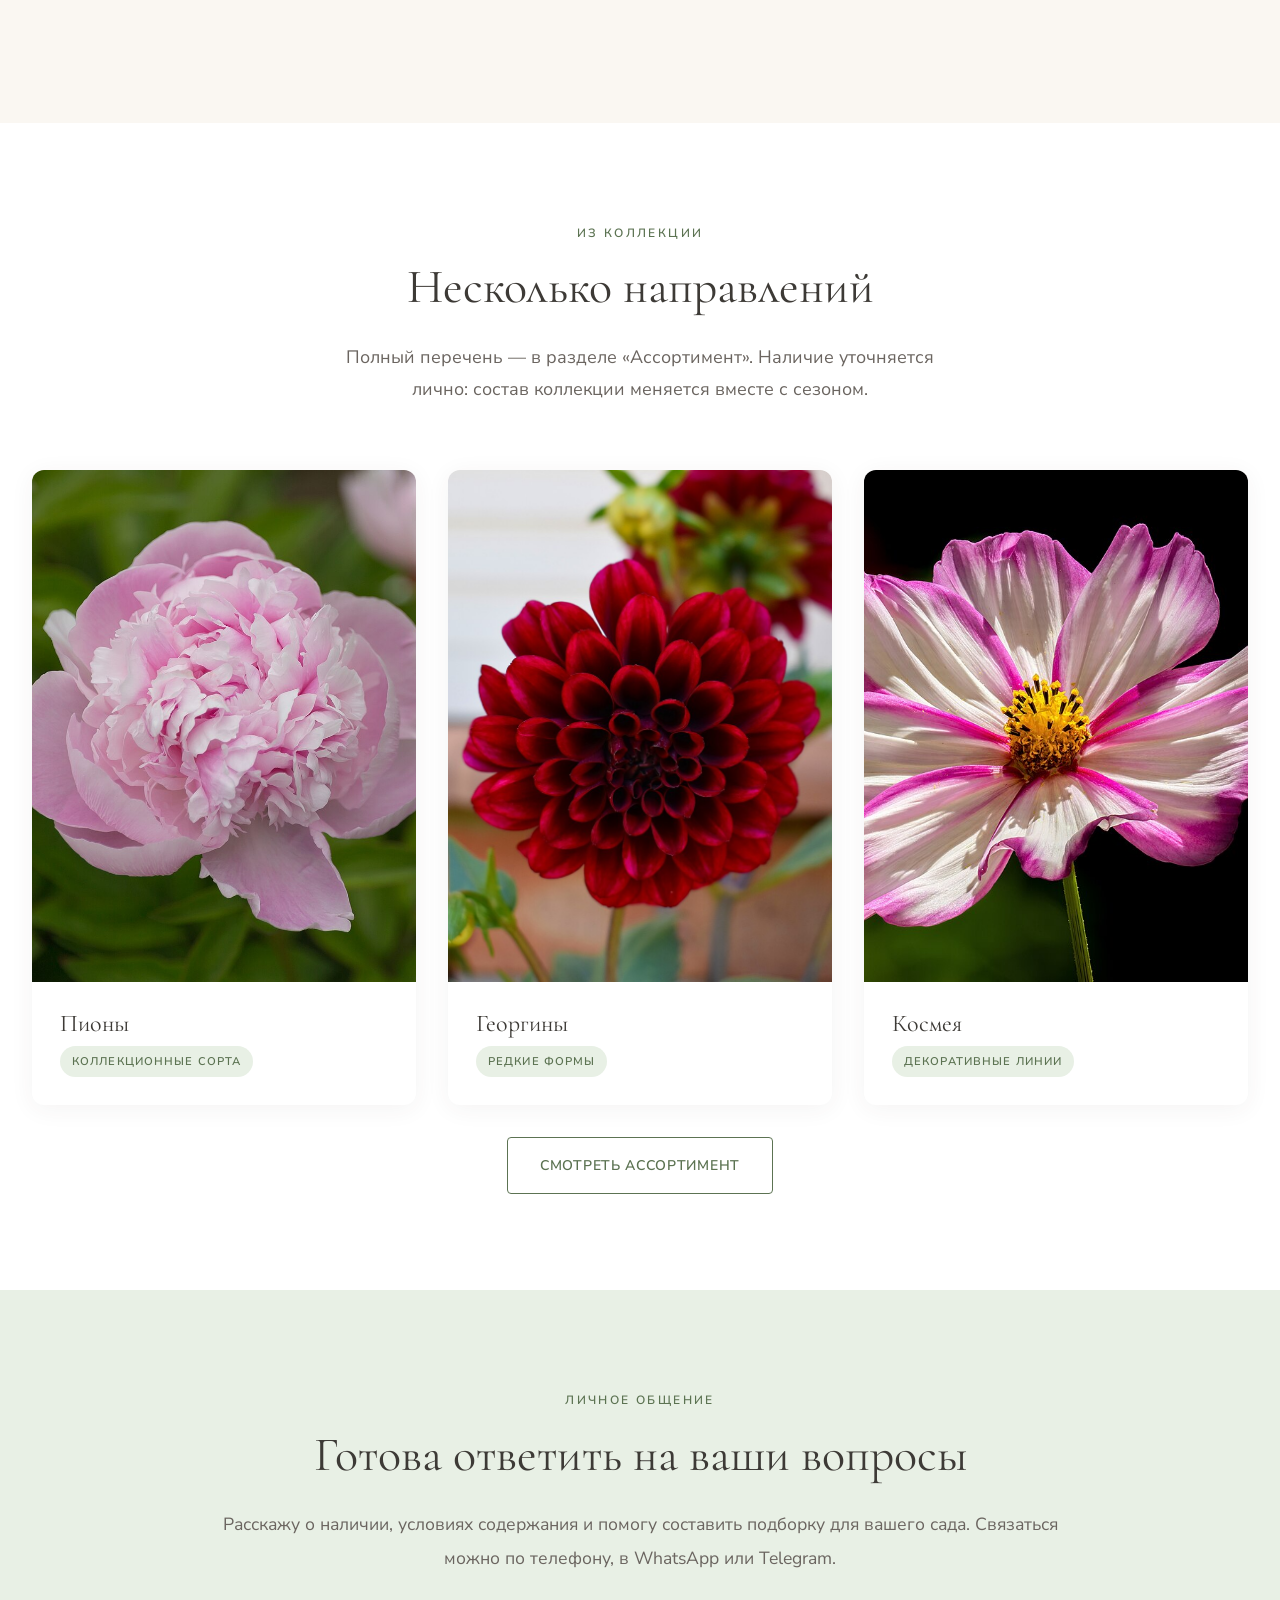
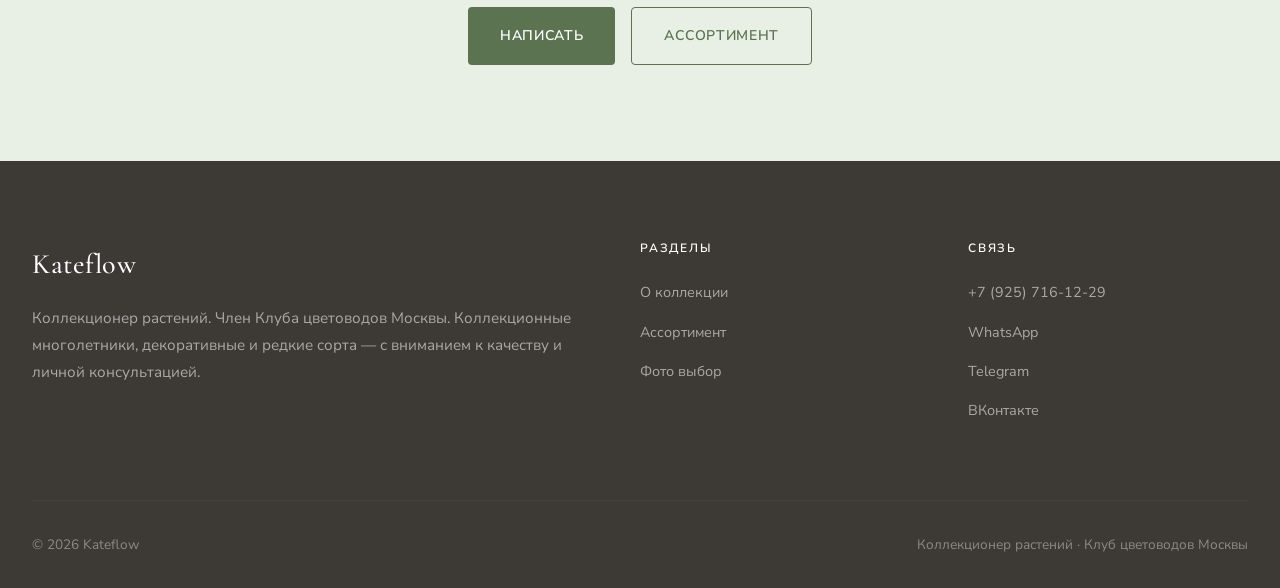
==== commit 5103028c: "5" ====
--- a/index.html
+++ b/index.html
@@ -25,8 +25,7 @@
             <a href="index.html" class="nav__link nav__link--active">Главная</a>
             <a href="collection.html" class="nav__link">Коллекция</a>
             <a href="assortment.html" class="nav__link">Ассортимент</a>
-            <a href="events.html" class="nav__link">Где найти</a>
-            <a href="gallery.html" class="nav__link">Галерея</a>
+            <a href="photo-vybor.html" class="nav__link">Фото выбор</a>
             <a href="contact.html" class="nav__link">Контакты</a>
           </div>
           <div class="nav__extras">
@@ -143,7 +142,7 @@
         <p class="section-text">Расскажу о наличии, условиях содержания и помогу составить подборку для вашего сада. Связаться можно по телефону, в WhatsApp или Telegram.</p>
         <div class="btn-group" style="justify-content: center;">
           <a href="contact.html" class="btn btn--primary">Написать</a>
-          <a href="events.html" class="btn btn--outline-green">Где меня найти</a>
+          <a href="assortment.html" class="btn btn--outline-green">Ассортимент</a>
         </div>
       </div>
     </div>
@@ -161,8 +160,7 @@
           <ul class="footer__links">
             <li><a href="collection.html">О коллекции</a></li>
             <li><a href="assortment.html">Ассортимент</a></li>
-            <li><a href="events.html">Где найти</a></li>
-            <li><a href="gallery.html">Галерея</a></li>
+            <li><a href="photo-vybor.html">Фото выбор</a></li>
           </ul>
         </div>
         <div>
--- a/css/styles.css
+++ b/css/styles.css
@@ -442,6 +442,171 @@
   margin-top: 2rem;
 }
 
+.page-empty {
+  min-height: calc(100vh - var(--header-height));
+  margin-top: var(--header-height);
+}
+
+/* Photo picker — interactive grid */
+.photo-picker-section {
+  margin-top: var(--header-height);
+  padding: 3rem 0 4rem;
+}
+
+.photo-picker-section .section__header {
+  margin-bottom: 2.5rem;
+}
+
+.photo-picker-list {
+  display: flex;
+  flex-direction: column;
+  gap: 3rem;
+}
+
+.photo-picker-wrap {
+  display: flex;
+  flex-direction: column;
+  gap: 0.75rem;
+}
+
+.photo-picker__label {
+  font-family: var(--font-display);
+  font-size: 1.25rem;
+  color: var(--text-light);
+  text-align: center;
+}
+
+.photo-picker {
+  position: relative;
+  max-width: 900px;
+  margin: 0 auto;
+  border-radius: var(--radius-lg);
+  overflow: hidden;
+  box-shadow: var(--shadow-lg);
+  line-height: 0;
+}
+
+.photo-picker__img {
+  width: 100%;
+  height: auto;
+  display: block;
+}
+
+.photo-picker__grid {
+  position: absolute;
+  inset: 0;
+  display: grid;
+  grid-template-columns: repeat(3, 1fr);
+  grid-template-rows: repeat(3, 1fr);
+}
+
+.photo-picker__cell {
+  border: none;
+  background: transparent;
+  cursor: pointer;
+  padding: 0;
+  transition: background var(--transition), box-shadow var(--transition);
+  -webkit-tap-highlight-color: transparent;
+}
+
+.photo-picker__cell:hover,
+.photo-picker__cell:focus-visible {
+  background: rgba(92, 115, 82, 0.18);
+  outline: none;
+  box-shadow: inset 0 0 0 2px rgba(255, 255, 255, 0.7);
+}
+
+.photo-picker__hint {
+  text-align: center;
+  margin-top: 1.25rem;
+  font-size: 0.85rem;
+  color: var(--text-muted);
+}
+
+/* Picker modal */
+.picker-modal {
+  position: fixed;
+  inset: 0;
+  z-index: 1400;
+  display: flex;
+  align-items: center;
+  justify-content: center;
+  padding: 1.5rem;
+  background: rgba(61, 58, 54, 0.55);
+  opacity: 0;
+  visibility: hidden;
+  pointer-events: none;
+  transition: opacity var(--transition), visibility var(--transition);
+}
+
+.picker-modal--open {
+  opacity: 1;
+  visibility: visible;
+  pointer-events: auto;
+}
+
+.picker-modal__panel {
+  position: relative;
+  width: 100%;
+  max-width: 520px;
+  max-height: 90vh;
+  overflow-y: auto;
+  background: var(--white);
+  border-radius: var(--radius-lg);
+  box-shadow: var(--shadow-lg);
+  animation: fadeUp 0.35s ease-out;
+}
+
+.picker-modal__close {
+  position: absolute;
+  top: 0.75rem;
+  right: 0.75rem;
+  z-index: 2;
+  width: 36px;
+  height: 36px;
+  border: none;
+  border-radius: 50%;
+  background: rgba(255, 255, 255, 0.92);
+  color: var(--text);
+  font-size: 1.5rem;
+  line-height: 1;
+  cursor: pointer;
+  transition: background var(--transition);
+}
+
+.picker-modal__close:hover {
+  background: var(--cream);
+}
+
+.picker-modal__image {
+  width: 100%;
+  aspect-ratio: 16 / 10;
+  object-fit: cover;
+  display: block;
+  border-radius: var(--radius-lg) var(--radius-lg) 0 0;
+}
+
+.picker-modal__body {
+  padding: 1.75rem 2rem 2rem;
+}
+
+.picker-modal__title {
+  font-family: var(--font-display);
+  font-size: 1.75rem;
+  margin-bottom: 0.75rem;
+}
+
+.picker-modal__text {
+  font-size: 0.95rem;
+  color: var(--text-light);
+  line-height: 1.8;
+  margin-bottom: 1.5rem;
+}
+
+.picker-modal__wa {
+  width: 100%;
+}
+
 .hero__content {
   position: relative;
   z-index: 1;
@@ -667,6 +832,72 @@
   transform: translateY(0);
 }
 
+/* Photo selection grid */
+.photo-grid {
+  display: grid;
+  grid-template-columns: repeat(3, 1fr);
+  grid-auto-rows: 280px;
+  gap: 1rem;
+}
+
+.photo-grid__item {
+  position: relative;
+  overflow: hidden;
+  border-radius: var(--radius-lg);
+  margin: 0;
+  background: var(--white);
+}
+
+.photo-grid__item img {
+  width: 100%;
+  height: 100%;
+  object-fit: cover;
+}
+
+.photo-grid__item--wide {
+  grid-column: span 2;
+}
+
+.photo-grid__item--tall {
+  grid-row: span 2;
+}
+
+.photo-grid__caption {
+  position: absolute;
+  bottom: 0;
+  left: 0;
+  right: 0;
+  display: flex;
+  align-items: center;
+  justify-content: space-between;
+  gap: 1rem;
+  padding: 1.25rem 1.5rem;
+  background: linear-gradient(transparent, rgba(61, 58, 54, 0.75));
+  color: var(--white);
+}
+
+.photo-grid__name {
+  font-family: var(--font-display);
+  font-size: 1.2rem;
+}
+
+.photo-grid__link {
+  font-size: 0.7rem;
+  font-weight: 600;
+  letter-spacing: 0.08em;
+  text-transform: uppercase;
+  color: var(--white);
+  border: 1px solid rgba(255, 255, 255, 0.55);
+  padding: 0.4rem 0.75rem;
+  flex-shrink: 0;
+  transition: background var(--transition);
+}
+
+.photo-grid__link:hover {
+  background: rgba(255, 255, 255, 0.15);
+  color: var(--white);
+}
+
 /* About story */
 .story-block {
   display: grid;
@@ -1195,8 +1426,13 @@
     grid-template-columns: 1fr 1fr;
   }
 
-  .gallery--masonry {
+  .gallery--masonry,
+  .photo-grid {
     grid-template-columns: repeat(2, 1fr);
+  }
+
+  .photo-grid__item--wide {
+    grid-column: span 2;
   }
 }
 
@@ -1510,13 +1746,16 @@
     margin: 0 auto;
   }
 
-  .gallery--masonry {
+  .gallery--masonry,
+  .photo-grid {
     grid-template-columns: 1fr;
     grid-auto-rows: 220px;
   }
 
   .gallery__item--wide,
-  .gallery__item--tall {
+  .gallery__item--tall,
+  .photo-grid__item--wide,
+  .photo-grid__item--tall {
     grid-column: span 1;
     grid-row: span 1;
   }
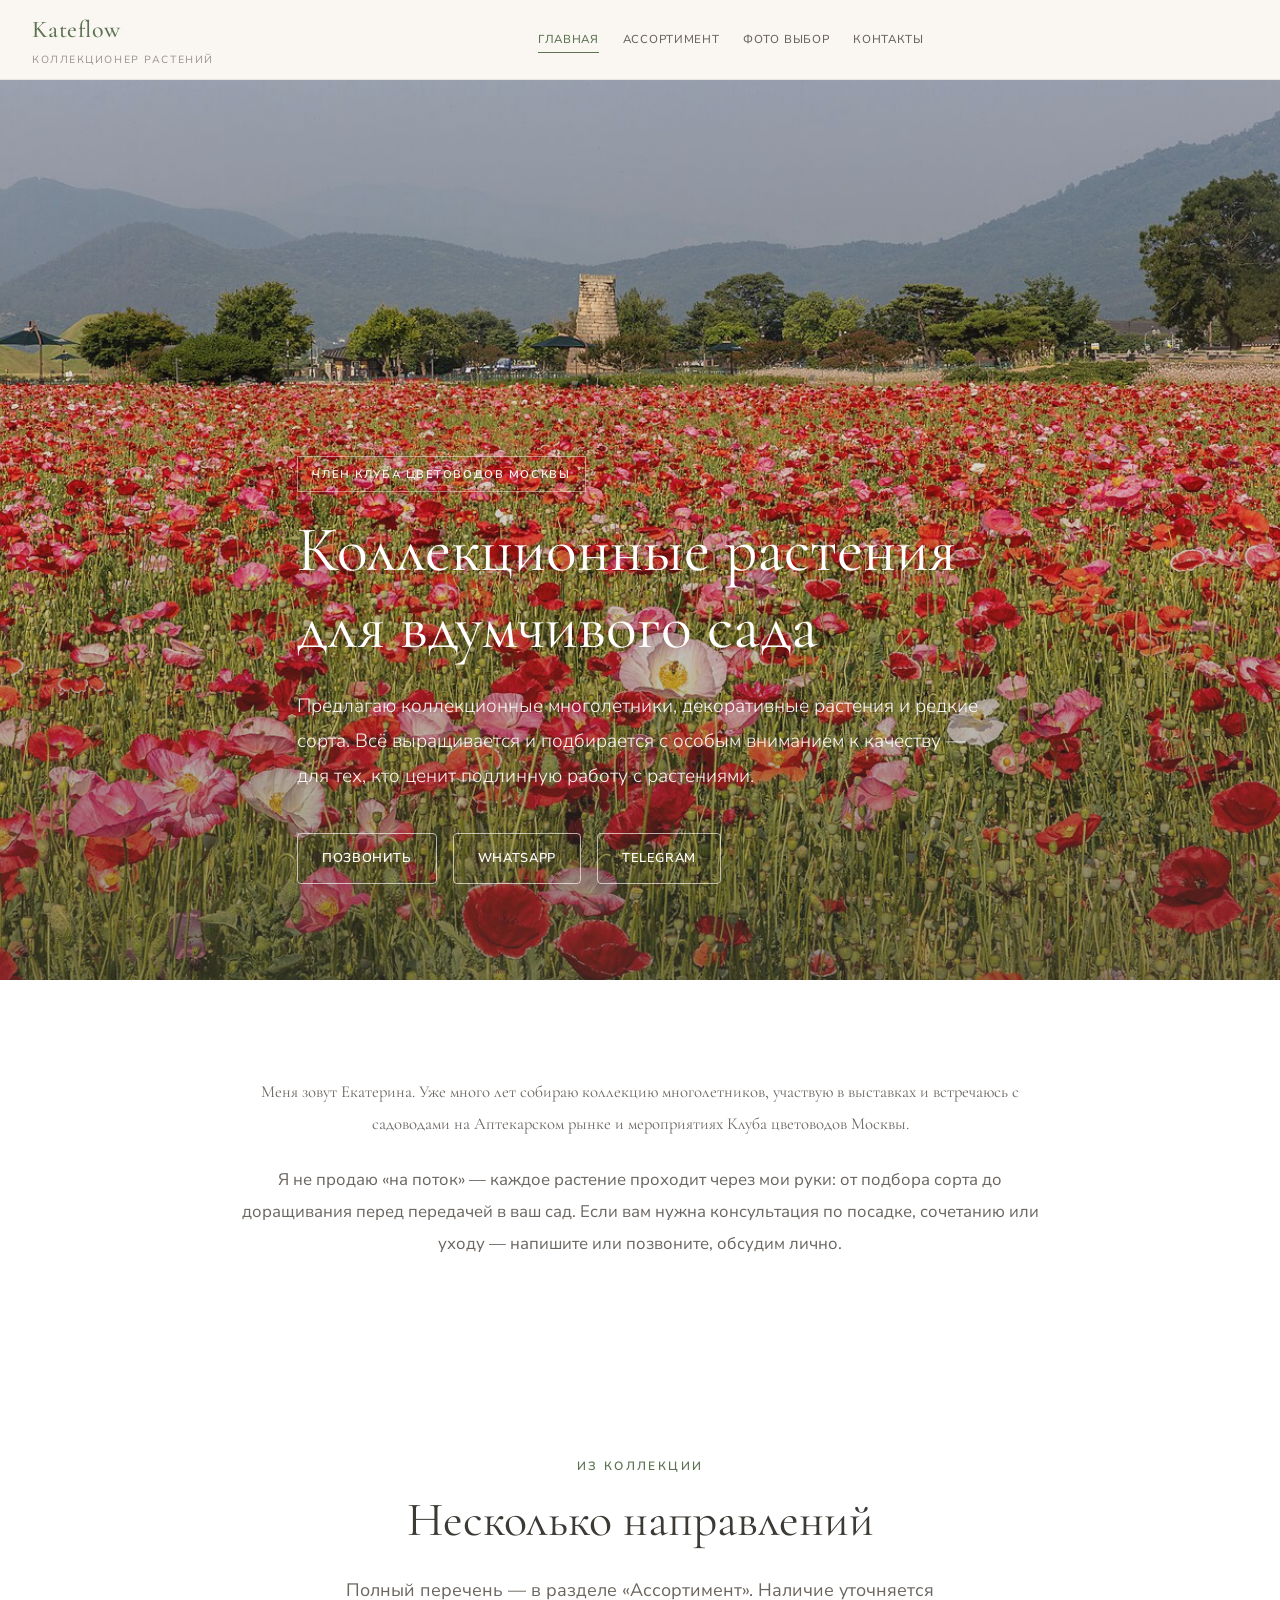
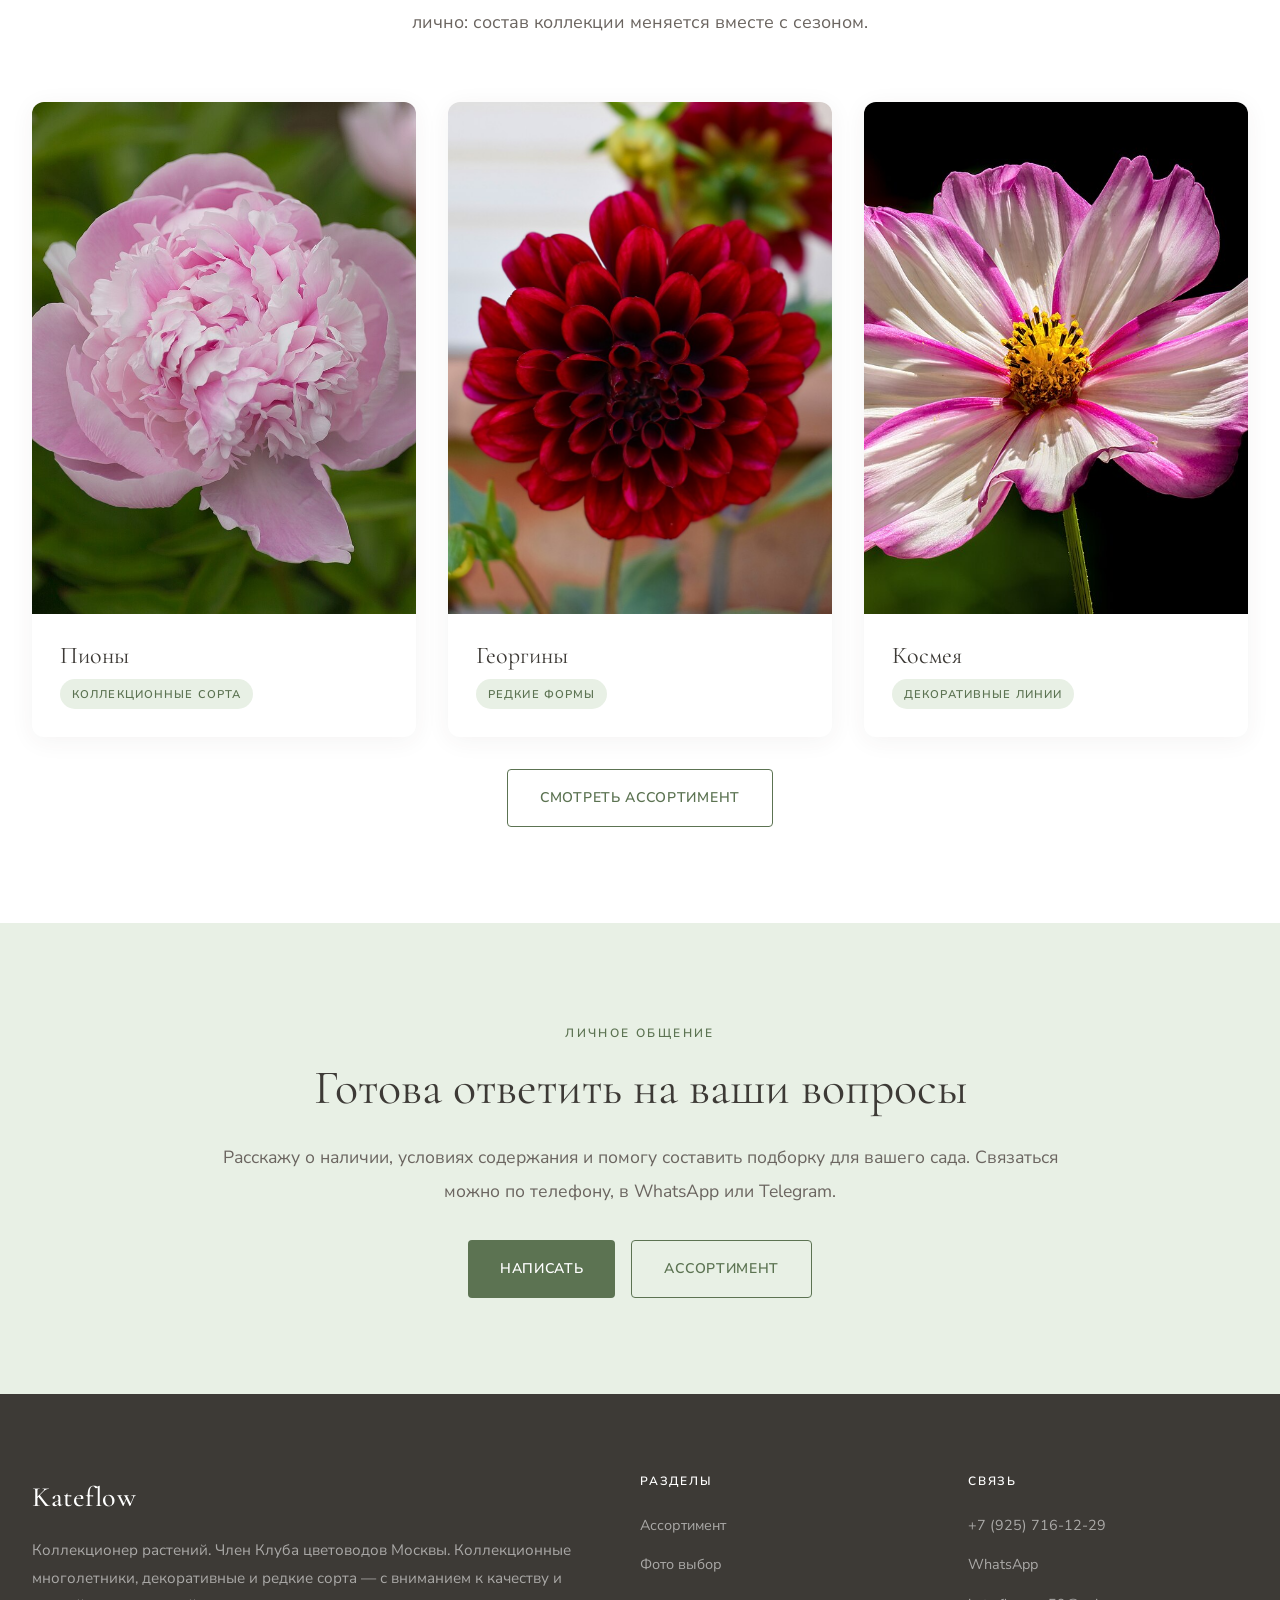
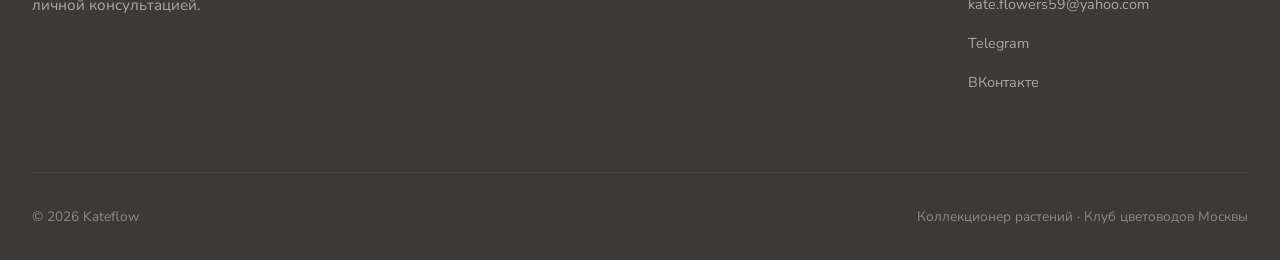
==== commit 6fef747c: "7" ====
--- a/index.html
+++ b/index.html
@@ -23,7 +23,6 @@
         <div class="nav__drawer">
           <div class="nav__links">
             <a href="index.html" class="nav__link nav__link--active">Главная</a>
-            <a href="collection.html" class="nav__link">Коллекция</a>
             <a href="assortment.html" class="nav__link">Ассортимент</a>
             <a href="photo-vybor.html" class="nav__link">Фото выбор</a>
             <a href="contact.html" class="nav__link">Контакты</a>
@@ -64,29 +63,6 @@
       <div class="intro-block fade-in">
         <p class="intro-block__lead">Меня зовут Екатерина. Уже много лет собираю коллекцию многолетников, участвую в выставках и встречаюсь с садоводами на Аптекарском рынке и мероприятиях Клуба цветоводов Москвы.</p>
         <p>Я не продаю «на поток» — каждое растение проходит через мои руки: от подбора сорта до доращивания перед передачей в ваш сад. Если вам нужна консультация по посадке, сочетанию или уходу — напишите или позвоните, обсудим лично.</p>
-      </div>
-    </div>
-  </section>
-
-  <section class="section section--cream">
-    <div class="container">
-      <div class="values-grid fade-in">
-        <div class="value-item">
-          <h4>Коллекционные сорта</h4>
-          <p>Редкие и проверенные многолетники, которым можно доверять в саду</p>
-        </div>
-        <div class="value-item">
-          <h4>Личный отбор</h4>
-          <p>Каждое растение подбирается вручную — без массового ассортимента</p>
-        </div>
-        <div class="value-item">
-          <h4>Доращивание</h4>
-          <p>Растения готовятся к пересадке: крепкая корневая система и здоровая зелень</p>
-        </div>
-        <div class="value-item">
-          <h4>Консультация</h4>
-          <p>Помогу подобрать растения под ваш участок, свет и стиль сада</p>
-        </div>
       </div>
     </div>
   </section>
@@ -158,7 +134,6 @@
         <div>
           <h4 class="footer__heading">Разделы</h4>
           <ul class="footer__links">
-            <li><a href="collection.html">О коллекции</a></li>
             <li><a href="assortment.html">Ассортимент</a></li>
             <li><a href="photo-vybor.html">Фото выбор</a></li>
           </ul>
@@ -168,6 +143,7 @@
           <ul class="footer__links">
             <li><a href="tel:+79257161229">+7 (925) 716-12-29</a></li>
             <li><a href="https://wa.me/79257161229" target="_blank" rel="noopener">WhatsApp</a></li>
+            <li><a href="mailto:kate.flowers59@yahoo.com">kate.flowers59@yahoo.com</a></li>
             <li><a href="https://t.me/kateflow" target="_blank" rel="noopener">Telegram</a></li>
             <li><a href="https://vk.com/kateflow" target="_blank" rel="noopener">ВКонтакте</a></li>
           </ul>
--- a/css/styles.css
+++ b/css/styles.css
@@ -488,7 +488,8 @@
 
 .photo-picker__img {
   width: 100%;
-  height: auto;
+  aspect-ratio: 1 / 1;
+  object-fit: cover;
   display: block;
 }
 
@@ -1117,11 +1118,112 @@
   background: var(--white);
   padding: 2.5rem;
   border-radius: var(--radius-lg);
-  box-shadow: var(--shadow);
+  border: 1px solid rgba(61, 58, 54, 0.1);
+  box-shadow: var(--shadow-lg);
+}
+
+.contact-form .form-group input,
+.contact-form .form-group textarea {
+  background: var(--cream);
+  border: 1.5px solid rgba(61, 58, 54, 0.18);
+}
+
+.contact-form .form-group input:focus,
+.contact-form .form-group textarea:focus {
+  background: var(--white);
+  border-color: var(--green-dark);
+  box-shadow: 0 0 0 3px rgba(92, 115, 82, 0.12);
 }
 
 .contact-form .form-group textarea {
   min-height: 140px;
+}
+
+.contact-form__actions {
+  display: flex;
+  flex-wrap: wrap;
+  gap: 0.5rem;
+  margin-top: 0.25rem;
+}
+
+.btn--messenger {
+  width: auto;
+  padding: 0.5rem 1.15rem;
+  font-size: 0.72rem;
+  border-radius: 999px;
+  letter-spacing: 0.05em;
+  box-shadow: 0 2px 10px rgba(0, 0, 0, 0.1);
+}
+
+.btn--messenger.btn--whatsapp {
+  background: linear-gradient(135deg, #2ee06a, #1da851);
+}
+
+.btn--messenger.btn--whatsapp:hover {
+  background: linear-gradient(135deg, #25d366, #179446);
+  box-shadow: 0 4px 14px rgba(37, 211, 102, 0.35);
+  transform: translateY(-1px);
+}
+
+.btn--messenger.btn--telegram {
+  background: linear-gradient(135deg, #3db8f0, #0077b5);
+}
+
+.btn--messenger.btn--telegram:hover {
+  background: linear-gradient(135deg, #29b6f6, #006daa);
+  box-shadow: 0 4px 14px rgba(0, 136, 204, 0.35);
+  transform: translateY(-1px);
+}
+
+.btn--compact {
+  padding: 0.65rem 1.35rem;
+  font-size: 0.78rem;
+  border-radius: 999px;
+}
+
+.contact-copy {
+  display: inline-flex;
+  align-items: center;
+  gap: 0.85rem;
+  padding: 0.55rem 0.9rem;
+  background: var(--cream);
+  border: 1px solid rgba(61, 58, 54, 0.14);
+  border-radius: var(--radius);
+  cursor: pointer;
+  font-family: var(--font-body);
+  font-size: 1.05rem;
+  color: var(--text);
+  transition: border-color var(--transition), background var(--transition), box-shadow var(--transition);
+}
+
+.contact-copy:hover,
+.contact-copy:focus-visible {
+  background: var(--white);
+  border-color: var(--green-dark);
+  box-shadow: 0 2px 10px rgba(92, 115, 82, 0.12);
+  outline: none;
+}
+
+.contact-copy--done {
+  border-color: var(--green-dark);
+  background: rgba(92, 115, 82, 0.08);
+}
+
+.contact-copy__email {
+  user-select: all;
+}
+
+.contact-copy__hint {
+  font-size: 0.68rem;
+  font-weight: 600;
+  letter-spacing: 0.08em;
+  text-transform: uppercase;
+  color: var(--text-muted);
+  white-space: nowrap;
+}
+
+.contact-copy--done .contact-copy__hint {
+  color: var(--green-dark);
 }
 
 .form-note {
